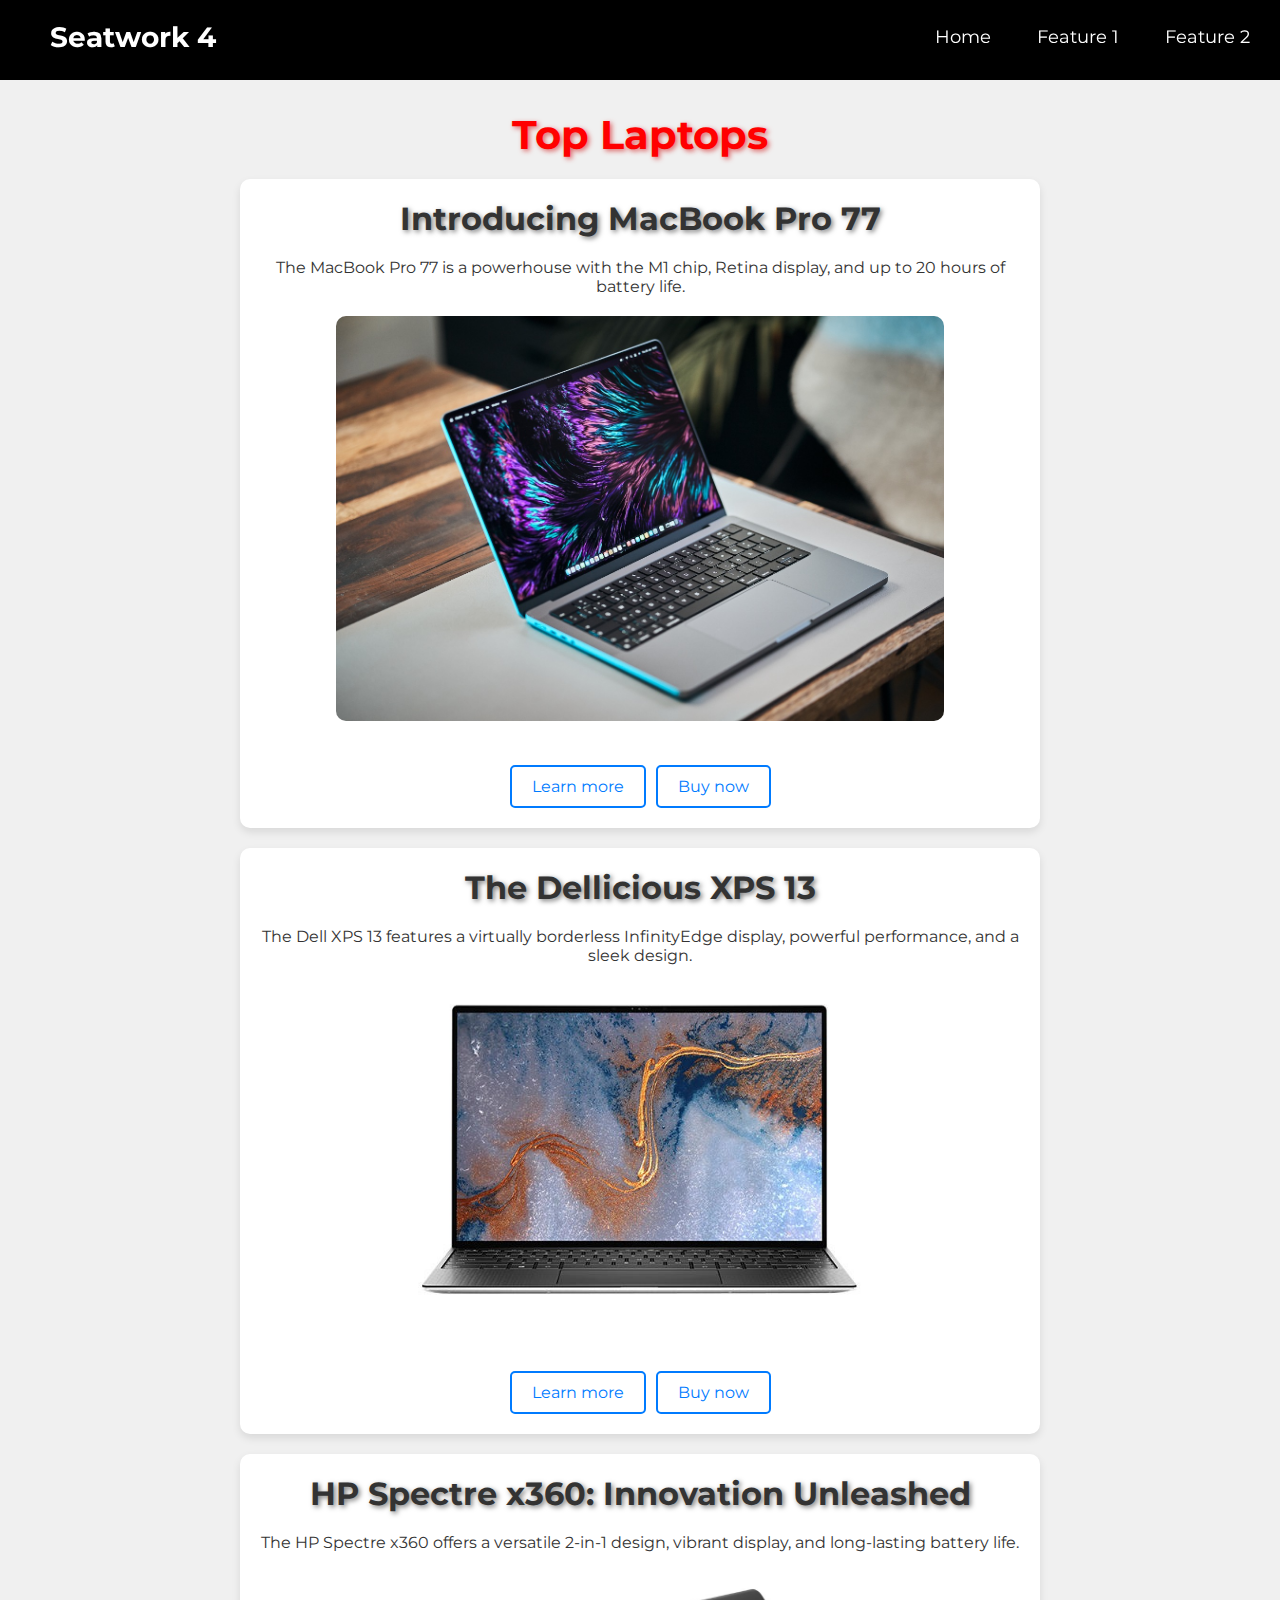
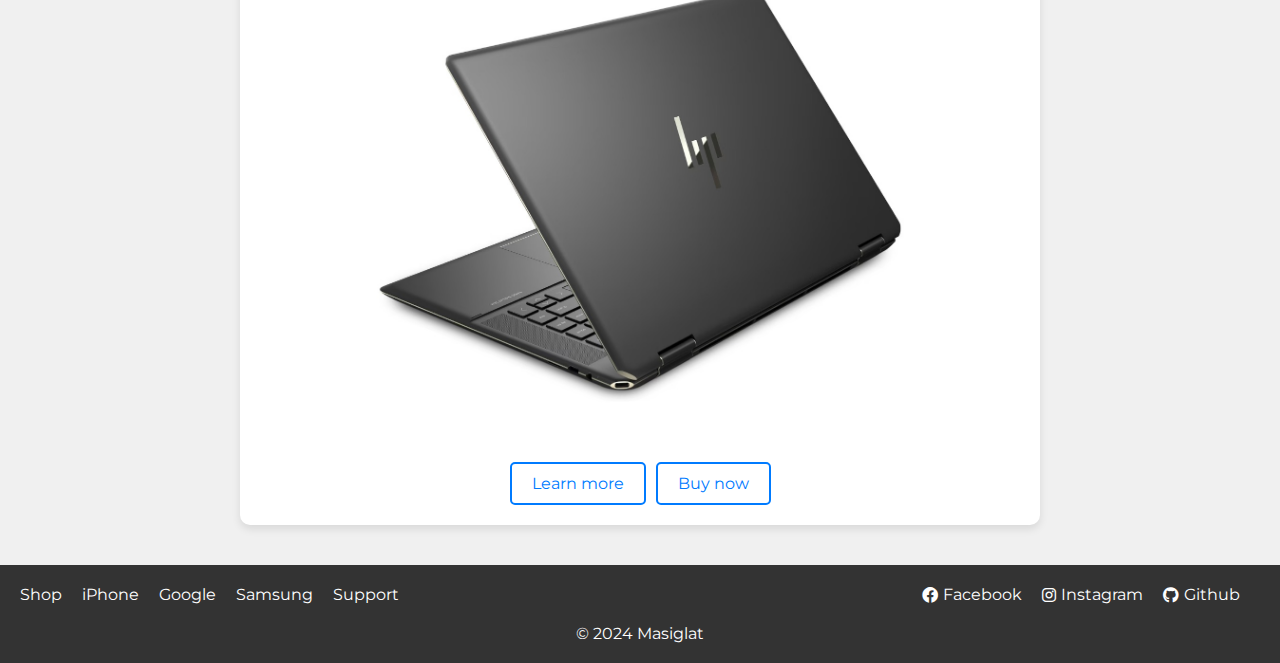
==== pages/page1/index.html @ db94413e "UPDATED: BG, ADDED BUTTONS, AND DESIGN" ====
<!DOCTYPE html>
<html lang="en">
<head>
    <meta charset="UTF-8">
    <meta name="viewport" content="width=device-width, initial-scale=1.0">
    <title>Feature 1 - Top Laptops</title>
    <link rel="stylesheet" href="./assets/css/style.css">
    <link href="https://fonts.googleapis.com/css2?family=Montserrat:wght@100..900&display=swap" rel="stylesheet">
    <link rel="stylesheet" href="https://cdnjs.cloudflare.com/ajax/libs/font-awesome/6.0.0/css/all.min.css">
</head>
<body>
    <header>
        <div class="navbar">
            <div class="landing-page">
                <div class="logo">Seatwork 4</div>
                <nav class="navbar">
                    <a href="../../index.html">Home</a>
                    <a href="#">Feature 1</a>
                    <a href="../../pages/page2/index.html">Feature 2</a>
                </nav>
            </div>
        </div>
    </header>

    <main class="feature-page">
        <section>
            <h2>Top Laptops</h2>
            <article class="feature1">
                <h1>Introducing MacBook Pro 77</h1>
                <p>The MacBook Pro 77 is a powerhouse with the M1 chip, Retina display, and up to 20 hours of battery life.</p>
                <img src="assets/img/mcbook.jpg" alt="MacBook Pro 77">
                <div class="button-container">
                    <a class="learn-more-button" href="https://www.gsmarena.com/google_pixel_7_pro-11908.php/">Learn more</a>
                    <a class="buy-now-button" href="https://www.apple.com/ph/iphone-14-pro/">Buy now</a>
                </div>
            </article>
            <article class="feature2">
                <h1>The Dellicious XPS 13</h1>
                <p>The Dell XPS 13 features a virtually borderless InfinityEdge display, powerful performance, and a sleek design.</p>
                <img src="assets/img/Dell XPS 13.jpg" alt="Dell XPS 13">
                <div class="button-container">
                    <a class="learn-more-button" href="https://www.gsmarena.com/google_pixel_7_pro-11908.php/">Learn more</a>
                    <a class="buy-now-button" href="https://www.dell.com/en-us/shop/dell-laptops/xps-13-laptop/spd/xps-13-9315-laptop/">Buy now</a>
                    </div>
            </article>

            <article class="feature3">
                <h1>HP Spectre x360: Innovation Unleashed</h1>
                <p>The HP Spectre x360 offers a versatile 2-in-1 design, vibrant display, and long-lasting battery life.</p>
                <img src="assets/img/HP Spectre x360.jpg" alt="HP Spectre x360">
                <div class="button-container">
                    <a class="learn-more-button" href="https://www.gsmarena.com/google_pixel_7_pro-11908.php/">Learn more</a>
                    <a class="buy-now-button" href="https://www.hp.com/us-en/shop/slp/spectre-family/hp-spectre-x-360/">Buy now</a>
                    </div>
            </article>
        </section>
    </main>

    <footer class="footer">
        <div class="container">
            <div class="footer-content">
                <ul class="footer-nav">
                    <li><a href="https://www.kimstore.com/">Shop</a></li>
                    <li><a href="https://www.apple.com/ph/iphone/">iPhone</a></li>
                    <li><a href="https://store.google.com/us/?hl=en-US&regionRedirect=true/">Google</a></li>
                    <li><a href="https://www.samsung.com/ph/offer/fold6-flip6/?cid=ph_pd_ppc_google-ads_f2h24_pre-order_MX-FLAGSHIP-Q6B6-SAMSUNGOMNIBUS-WARM-EXACT_search-text-ads_MX-FLAGSHIP-Q6B6-SAMSUNGOMNIBUS-WARM_none_pfm&utm_source=google-ads&utm_medium=search&utm_campaign=MX-FLAGSHIP-Q6B6-SAMSUNGOMNIBUS-WARM&utm_term=Hot-MX-FLAGSHIP-Q6B6-SAMSUNGOMNIBUS-WARM&utm_content=none&gad_source=1&gclid=Cj0KCQjwtZK1BhDuARIsAAy2Vztsr6pVii_kdb1_SG6HoLz-R2uSuNpc_crinw-UFfItr0ap_389LiYaAuPTEALw_wcB/">Samsung</a></li>
                    <li><a href="https://encrypted-tbn0.gstatic.com/images?q=tbn:ANd9GcTBsLrRWH_39PHeG7jN5pVh8PjmXTw0OgIh6Q&s/">Support</a></li>
                </ul>
                <ul class="footer-social">
                    <li><a href="https://www.facebook.com/mikaellaann.masiglat/"><i class="fab fa-facebook"></i> Facebook</a></li>
                    <li><a href="https://www.instagram.com/mikamasiglat//"><i class="fab fa-instagram"></i> Instagram</a></li>
                    <li><a href="https://github.com/MJmasiglat/"><i class="fab fa-github"></i> Github</a></li>
                </ul>
            </div>
            <div class="copyright">
                <p>&copy; 2024 Masiglat</p>
            </div>
        </div>
    </footer>
</body>
</html>
---- pages/page1/assets/css/style.css ----
*{
    font-family: 'Montserrat', sans-serif;
    margin: 0;
    padding: 0;
    box-sizing: border-box;
    scroll-behavior: smooth;
}

body {
    background-color: #f0f0f0;
    color: #333;
}

  /* Header styles */
header {
      background-color: #000000;
      padding: 40px;
      text-align: center;
      position: sticky;
      top: 0;
      z-index: 1000;
  }

.landing-page {
    background-color: transparent;
    position: fixed;
    top: 0;
    width: 100%;
    padding: 20px 50px;
    display: flex;
    justify-content: space-between;
    align-items: center;
    z-index: 1000;
}

.landing-page .logo {
    font-size: 28px;
    font-weight: bold;
    color: #fff;
    margin-left: -40px;
}

.landing-page nav {
    display: flex;
    gap: 6px;
    margin-left: -10px;
}

.landing-page nav a {
    text-decoration: none;
    font-weight: normal;
    color: #fff;
    font-size: 18px;
    position: relative;
    padding: 5px 10px;
}

.landing-page nav a.feature{
    margin-left: -10px;
}

.landing-page a:hover {
    color: #fff;
}

.landing-page a::after {
    content: '';
    position: absolute;
    width: 0;
    height: 2px;
    bottom: -5px;
    left: 50%;
    transform: translateX(-50%);
    background: #a7a7a7;
    transition: width 0.4s ease;
}

.landing-page a:hover::after {
    width: 100%;
}

.navbar a {
    text-decoration: none;
    color: #ffffff;
    font-weight: bold;
    margin: 0 10px;
    transition: color 0.3s;
}

.navbar a:hover {
    color: #a7a7a7;
}

/* Main content styles */
main {
    padding: 20px;
}

section {
    margin: 10px 0;
}

article {
    background-color: #fff;
    padding: 20px;
    margin: 20px auto;
    border-radius: 10px;
    box-shadow: 0 4px 8px rgba(0, 0, 0, 0.1);
    transition: transform 0.3s;
    text-align: center;
    width: 80%;
    max-width: 800px;
}

article:hover {
    transform: translateY(-10px);
}

article img {
    max-width: 100%;
    height: auto;
    border-radius: 10px;
    margin: 20px 0;
    width: 80%;
    height: auto;
}

article p{
    margin-top: 20px;
}
.learn-more-button:hover {
    background-color: #ffffff;
}
.learn-more-button {
    display: inline-block;
    padding: 10px 20px;
    margin-top: 10px;
    background-color: transparent;
    color: #ffffff;
    text-decoration: none;
    border: 2px solid #ffffff;
    border-radius: 5px;
    transition: background-color 0.3s ease, color 0.3s ease;
}

.learn-more-button:hover {
    background-color: #000000;
    color: white;
}

.button-container {
    display: flex;
    justify-content: center;
    align-items: center;
    gap: 10px; /* Add space between buttons */
    margin-top: 10px; /* Adjust as needed */
}

.learn-more-button, .buy-now-button {
    display: inline-block;
    padding: 10px 20px;
    margin-top: 10px;
    background-color: transparent; /* Remove background color */
    color: #007BFF; /* Set text color to match the border */
    text-decoration: none;
    border: 2px solid #007BFF; /* Add border */
    border-radius: 5px;
    transition: background-color 0.3s ease, color 0.3s ease; /* Add transition for color */
}

.learn-more-button:hover, .buy-now-button:hover {
    background-color: #007BFF; /* Add background color on hover */
    color: white; /* Change text color on hover */
}

.feature-page h2 {
    font-size: 2.5em;
    text-align: center;
    color: rgb(255, 0, 0);
    text-shadow: 2px 2px 5px rgb(221, 107, 107);
}

.feature-page article h1{
    font-size: 2em;
    text-align: center;
    text-shadow: 2px 2px 5px rgba(0, 0, 0, 0.5); /* Adjust the values as needed */
}


/* Footer styles */
.footer {
    background-color: #333;
    color: #fff;
    padding: 20px;
}

.footer-content {
    display: flex;
    justify-content: space-between;
    flex-wrap: wrap;
}

.footer-nav, .footer-social {
    list-style: none;
    padding: 0;
    display: flex;
    flex-wrap: wrap;
}

.footer-nav li, .footer-social li {
    margin-right: 20px;
}

.footer-nav a, .footer-social a {
    text-decoration: none;
    color: #fff;
    transition: color 0.3s;
}

.footer-nav a:hover, .footer-social a:hover {
    color: #a7a7a7;
}

.footer-social i {
    margin-right: 5px;
}

.footer-social a {
    display: flex;
    align-items: center;
}

.footer-social a:hover i {
    color: #a7a7a7;
}

.copyright {
    text-align: center;
    margin-top: 20px;
}
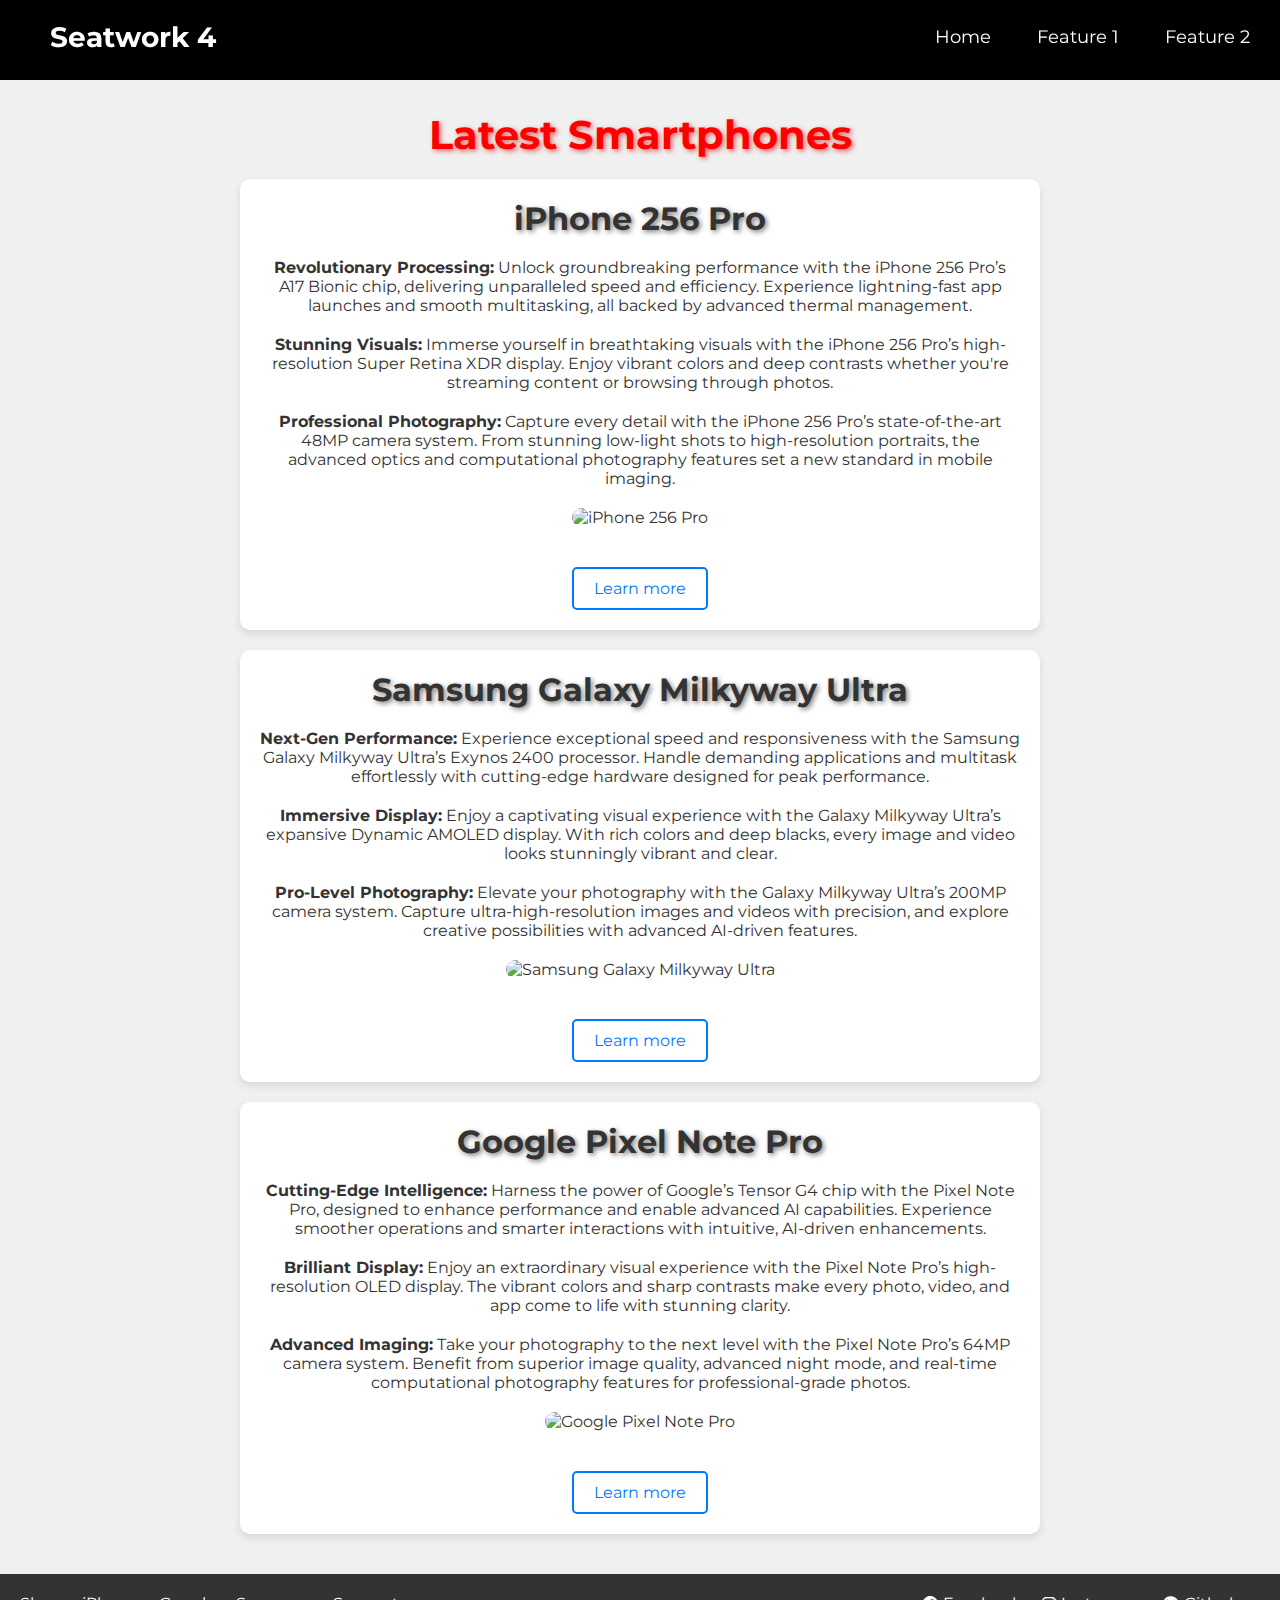
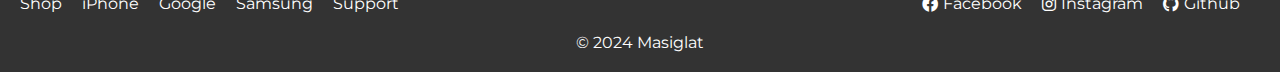
==== commit f343f15b: "UPDATED: CONTENTS" ====
--- a/pages/page1/index.html
+++ b/pages/page1/index.html
@@ -4,7 +4,7 @@
     <meta charset="UTF-8">
     <meta name="viewport" content="width=device-width, initial-scale=1.0">
     <title>Feature 1 - Top Laptops</title>
-    <link rel="stylesheet" href="./assets/css/style.css">
+    <link rel="stylesheet" href="assets/css/style.css">
     <link href="https://fonts.googleapis.com/css2?family=Montserrat:wght@100..900&display=swap" rel="stylesheet">
     <link rel="stylesheet" href="https://cdnjs.cloudflare.com/ajax/libs/font-awesome/6.0.0/css/all.min.css">
 </head>
@@ -24,37 +24,42 @@
 
     <main class="feature-page">
         <section>
-            <h2>Top Laptops</h2>
+            <h2>Latest Smartphones</h2>
             <article class="feature1">
-                <h1>Introducing MacBook Pro 77</h1>
-                <p>The MacBook Pro 77 is a powerhouse with the M1 chip, Retina display, and up to 20 hours of battery life.</p>
-                <img src="assets/img/mcbook.jpg" alt="MacBook Pro 77">
+                <h1>iPhone 256 Pro</h1>
+                <p><strong>Revolutionary Processing:</strong> Unlock groundbreaking performance with the iPhone 256 Pro’s A17 Bionic chip, delivering unparalleled speed and efficiency. Experience lightning-fast app launches and smooth multitasking, all backed by advanced thermal management.</p>
+                <p><strong>Stunning Visuals:</strong> Immerse yourself in breathtaking visuals with the iPhone 256 Pro’s high-resolution Super Retina XDR display. Enjoy vibrant colors and deep contrasts whether you're streaming content or browsing through photos.</p>
+                <p><strong>Professional Photography:</strong> Capture every detail with the iPhone 256 Pro’s state-of-the-art 48MP camera system. From stunning low-light shots to high-resolution portraits, the advanced optics and computational photography features set a new standard in mobile imaging.</p>
+                <img src="assets/img/iphone-256-pro.jpg" alt="iPhone 256 Pro">
                 <div class="button-container">
-                    <a class="learn-more-button" href="https://www.gsmarena.com/google_pixel_7_pro-11908.php/">Learn more</a>
-                    <a class="buy-now-button" href="https://www.apple.com/ph/iphone-14-pro/">Buy now</a>
+                    <a class="learn-more-button" href="#">Learn more</a>
                 </div>
             </article>
+    
             <article class="feature2">
-                <h1>The Dellicious XPS 13</h1>
-                <p>The Dell XPS 13 features a virtually borderless InfinityEdge display, powerful performance, and a sleek design.</p>
-                <img src="assets/img/Dell XPS 13.jpg" alt="Dell XPS 13">
+                <h1>Samsung Galaxy Milkyway Ultra</h1>
+                <p><strong>Next-Gen Performance:</strong> Experience exceptional speed and responsiveness with the Samsung Galaxy Milkyway Ultra’s Exynos 2400 processor. Handle demanding applications and multitask effortlessly with cutting-edge hardware designed for peak performance.</p>
+                <p><strong>Immersive Display:</strong> Enjoy a captivating visual experience with the Galaxy Milkyway Ultra’s expansive Dynamic AMOLED display. With rich colors and deep blacks, every image and video looks stunningly vibrant and clear.</p>
+                <p><strong>Pro-Level Photography:</strong> Elevate your photography with the Galaxy Milkyway Ultra’s 200MP camera system. Capture ultra-high-resolution images and videos with precision, and explore creative possibilities with advanced AI-driven features.</p>
+                <img src="assets/img/galaxy-milkyway-ultra.jpg" alt="Samsung Galaxy Milkyway Ultra">
                 <div class="button-container">
-                    <a class="learn-more-button" href="https://www.gsmarena.com/google_pixel_7_pro-11908.php/">Learn more</a>
-                    <a class="buy-now-button" href="https://www.dell.com/en-us/shop/dell-laptops/xps-13-laptop/spd/xps-13-9315-laptop/">Buy now</a>
-                    </div>
+                    <a class="learn-more-button" href="#">Learn more</a>
+                </div>
             </article>
-
+    
             <article class="feature3">
-                <h1>HP Spectre x360: Innovation Unleashed</h1>
-                <p>The HP Spectre x360 offers a versatile 2-in-1 design, vibrant display, and long-lasting battery life.</p>
-                <img src="assets/img/HP Spectre x360.jpg" alt="HP Spectre x360">
+                <h1>Google Pixel Note Pro</h1>
+                <p><strong>Cutting-Edge Intelligence:</strong> Harness the power of Google’s Tensor G4 chip with the Pixel Note Pro, designed to enhance performance and enable advanced AI capabilities. Experience smoother operations and smarter interactions with intuitive, AI-driven enhancements.</p>
+                <p><strong>Brilliant Display:</strong> Enjoy an extraordinary visual experience with the Pixel Note Pro’s high-resolution OLED display. The vibrant colors and sharp contrasts make every photo, video, and app come to life with stunning clarity.</p>
+                <p><strong>Advanced Imaging:</strong> Take your photography to the next level with the Pixel Note Pro’s 64MP camera system. Benefit from superior image quality, advanced night mode, and real-time computational photography features for professional-grade photos.</p>
+                <img src="assets/img/pixel-note-pro.jpg" alt="Google Pixel Note Pro">
                 <div class="button-container">
-                    <a class="learn-more-button" href="https://www.gsmarena.com/google_pixel_7_pro-11908.php/">Learn more</a>
-                    <a class="buy-now-button" href="https://www.hp.com/us-en/shop/slp/spectre-family/hp-spectre-x-360/">Buy now</a>
-                    </div>
+                    <a class="learn-more-button" href="#">Learn more</a>
+                </div>
             </article>
         </section>
     </main>
+    
 
     <footer class="footer">
         <div class="container">
--- a/pages/page1/assets/css/style.css
+++ b/pages/page1/assets/css/style.css
@@ -11,15 +11,15 @@
     color: #333;
 }
 
-  /* Header styles */
+/* Header styles */
 header {
-      background-color: #000000;
-      padding: 40px;
-      text-align: center;
-      position: sticky;
-      top: 0;
-      z-index: 1000;
-  }
+    background-color: #000000;
+    padding: 40px;
+    text-align: center;
+    position: sticky;
+    top: 0;
+    z-index: 1000;
+}
 
 .landing-page {
     background-color: transparent;
@@ -55,7 +55,7 @@
     padding: 5px 10px;
 }
 
-.landing-page nav a.feature{
+.landing-page nav a.feature {
     margin-left: -10px;
 }
 
@@ -125,12 +125,14 @@
     height: auto;
 }
 
-article p{
+article p {
     margin-top: 20px;
 }
+
 .learn-more-button:hover {
     background-color: #ffffff;
 }
+
 .learn-more-button {
     display: inline-block;
     padding: 10px 20px;
@@ -180,12 +182,11 @@
     text-shadow: 2px 2px 5px rgb(221, 107, 107);
 }
 
-.feature-page article h1{
+.feature-page article h1 {
     font-size: 2em;
     text-align: center;
     text-shadow: 2px 2px 5px rgba(0, 0, 0, 0.5); /* Adjust the values as needed */
 }
-
 
 /* Footer styles */
 .footer {
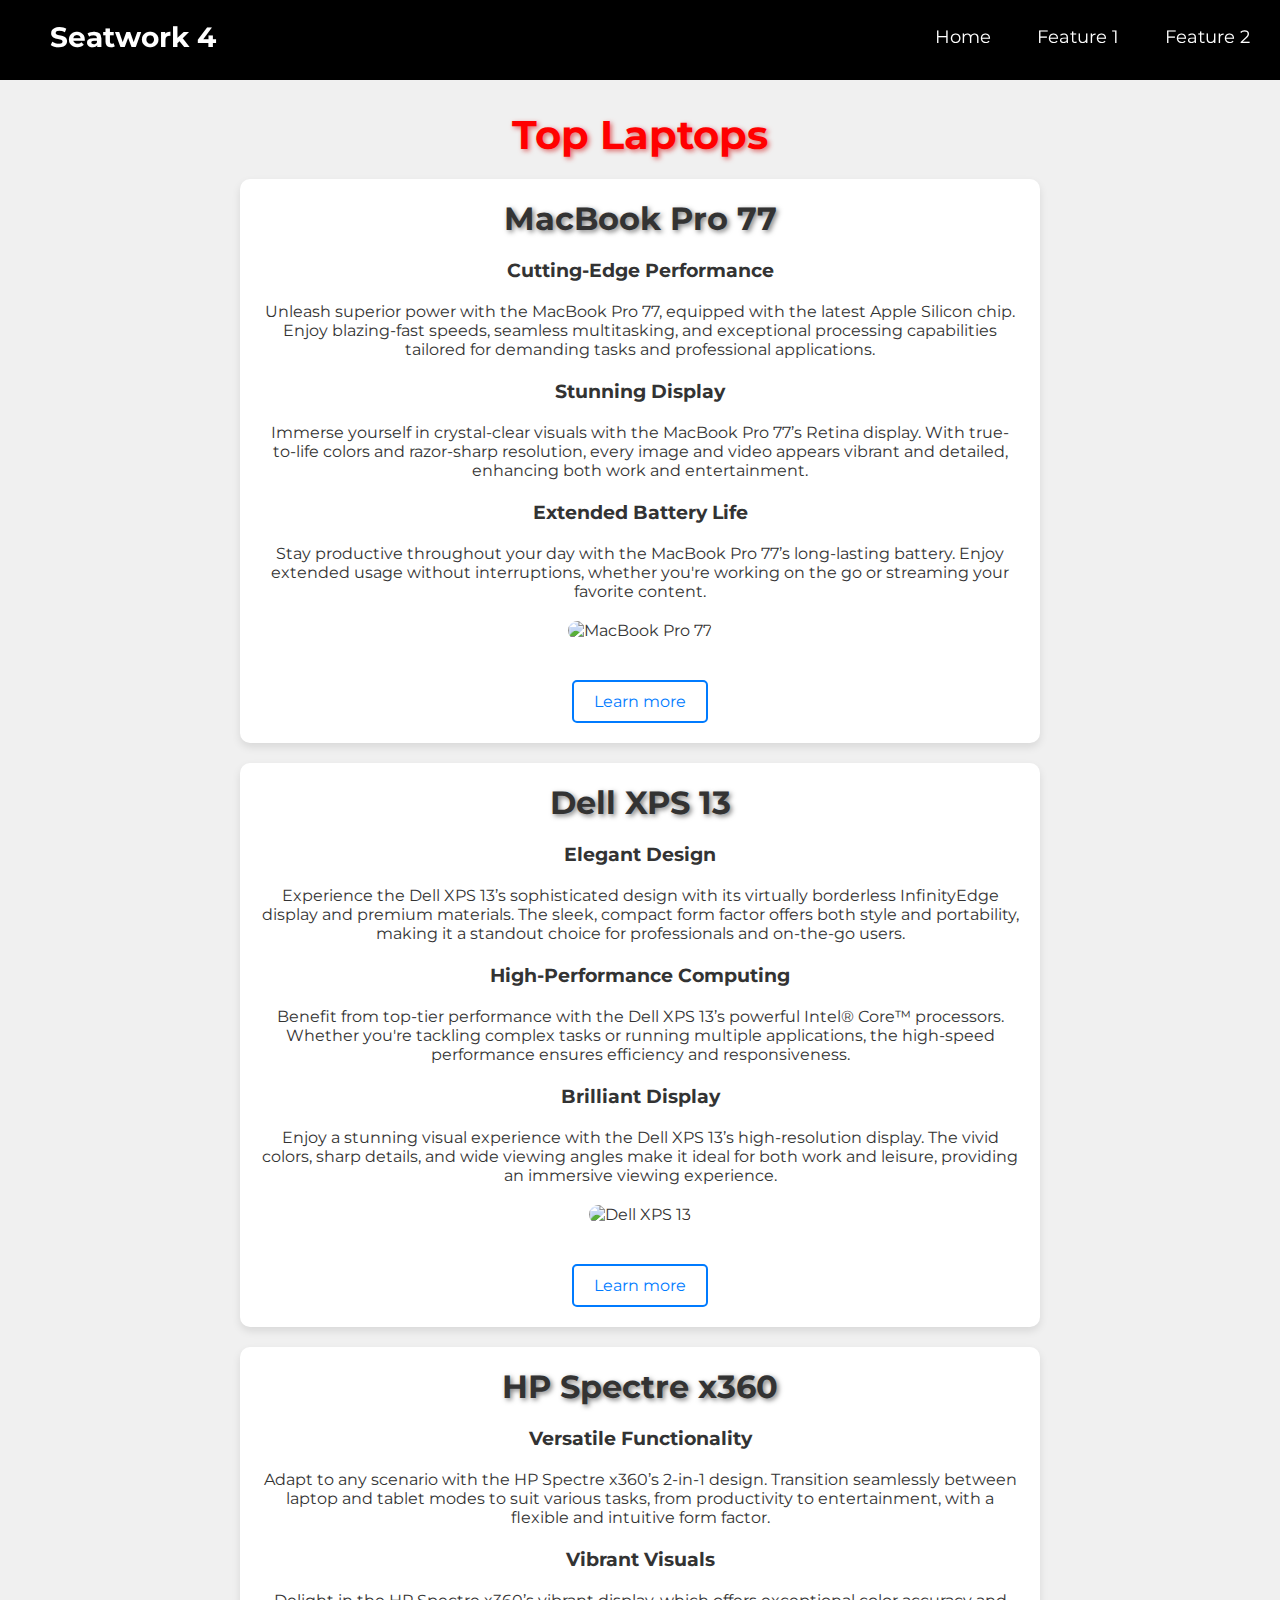
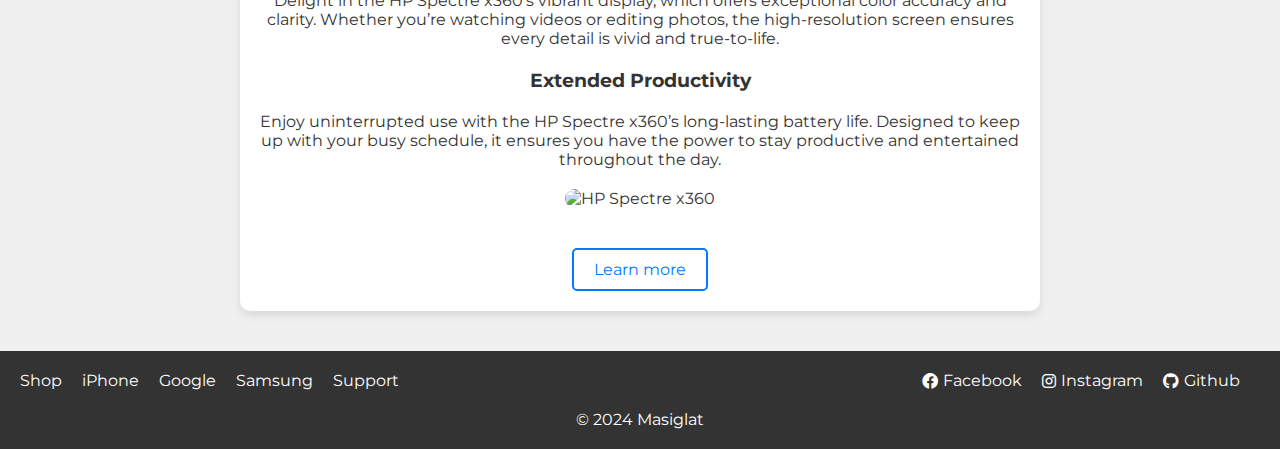
==== commit 37bd934d: "UPDATE: CONTENT AND CHANGE THE FEATURES" ====
--- a/pages/page1/index.html
+++ b/pages/page1/index.html
@@ -4,7 +4,7 @@
     <meta charset="UTF-8">
     <meta name="viewport" content="width=device-width, initial-scale=1.0">
     <title>Feature 1 - Top Laptops</title>
-    <link rel="stylesheet" href="assets/css/style.css">
+    <link rel="stylesheet" href="./assets/css/style.css">
     <link href="https://fonts.googleapis.com/css2?family=Montserrat:wght@100..900&display=swap" rel="stylesheet">
     <link rel="stylesheet" href="https://cdnjs.cloudflare.com/ajax/libs/font-awesome/6.0.0/css/all.min.css">
 </head>
@@ -24,42 +24,49 @@
 
     <main class="feature-page">
         <section>
-            <h2>Latest Smartphones</h2>
+            <h2>Top Laptops</h2>
             <article class="feature1">
-                <h1>iPhone 256 Pro</h1>
-                <p><strong>Revolutionary Processing:</strong> Unlock groundbreaking performance with the iPhone 256 Pro’s A17 Bionic chip, delivering unparalleled speed and efficiency. Experience lightning-fast app launches and smooth multitasking, all backed by advanced thermal management.</p>
-                <p><strong>Stunning Visuals:</strong> Immerse yourself in breathtaking visuals with the iPhone 256 Pro’s high-resolution Super Retina XDR display. Enjoy vibrant colors and deep contrasts whether you're streaming content or browsing through photos.</p>
-                <p><strong>Professional Photography:</strong> Capture every detail with the iPhone 256 Pro’s state-of-the-art 48MP camera system. From stunning low-light shots to high-resolution portraits, the advanced optics and computational photography features set a new standard in mobile imaging.</p>
-                <img src="assets/img/iphone-256-pro.jpg" alt="iPhone 256 Pro">
+                <h1>MacBook Pro 77</h1>
+                <h3>Cutting-Edge Performance</h3>
+                <p>Unleash superior power with the MacBook Pro 77, equipped with the latest Apple Silicon chip. Enjoy blazing-fast speeds, seamless multitasking, and exceptional processing capabilities tailored for demanding tasks and professional applications.</p>
+                <h3>Stunning Display</h3>
+                <p>Immerse yourself in crystal-clear visuals with the MacBook Pro 77’s Retina display. With true-to-life colors and razor-sharp resolution, every image and video appears vibrant and detailed, enhancing both work and entertainment.</p>
+                <h3>Extended Battery Life</h3>
+                <p>Stay productive throughout your day with the MacBook Pro 77’s long-lasting battery. Enjoy extended usage without interruptions, whether you're working on the go or streaming your favorite content.</p>
+                <img src="assets/img/iphone-256-pro.jpg" alt="MacBook Pro 77">
                 <div class="button-container">
-                    <a class="learn-more-button" href="#">Learn more</a>
+                    <a class="learn-more-button" href="https://www.apple.com/macbook-pro-77/">Learn more</a>
                 </div>
             </article>
-    
             <article class="feature2">
-                <h1>Samsung Galaxy Milkyway Ultra</h1>
-                <p><strong>Next-Gen Performance:</strong> Experience exceptional speed and responsiveness with the Samsung Galaxy Milkyway Ultra’s Exynos 2400 processor. Handle demanding applications and multitask effortlessly with cutting-edge hardware designed for peak performance.</p>
-                <p><strong>Immersive Display:</strong> Enjoy a captivating visual experience with the Galaxy Milkyway Ultra’s expansive Dynamic AMOLED display. With rich colors and deep blacks, every image and video looks stunningly vibrant and clear.</p>
-                <p><strong>Pro-Level Photography:</strong> Elevate your photography with the Galaxy Milkyway Ultra’s 200MP camera system. Capture ultra-high-resolution images and videos with precision, and explore creative possibilities with advanced AI-driven features.</p>
-                <img src="assets/img/galaxy-milkyway-ultra.jpg" alt="Samsung Galaxy Milkyway Ultra">
+                <h1>Dell XPS 13</h1>
+                <h3>Elegant Design</h3>
+                <p>Experience the Dell XPS 13’s sophisticated design with its virtually borderless InfinityEdge display and premium materials. The sleek, compact form factor offers both style and portability, making it a standout choice for professionals and on-the-go users.</p>
+                <h3>High-Performance Computing</h3>
+                <p>Benefit from top-tier performance with the Dell XPS 13’s powerful Intel® Core™ processors. Whether you're tackling complex tasks or running multiple applications, the high-speed performance ensures efficiency and responsiveness.</p>
+                <h3>Brilliant Display</h3>
+                <p>Enjoy a stunning visual experience with the Dell XPS 13’s high-resolution display. The vivid colors, sharp details, and wide viewing angles make it ideal for both work and leisure, providing an immersive viewing experience.</p>
+                <img src="assets/img/galaxy-milkyway-ultra.jpg" alt="Dell XPS 13">
                 <div class="button-container">
-                    <a class="learn-more-button" href="#">Learn more</a>
+                    <a class="learn-more-button" href="https://www.dell.com/en-us/shop/dell-laptops/xps-13-laptop/spd/xps-13-9305-laptop">Learn more</a>
                 </div>
             </article>
-    
+
             <article class="feature3">
-                <h1>Google Pixel Note Pro</h1>
-                <p><strong>Cutting-Edge Intelligence:</strong> Harness the power of Google’s Tensor G4 chip with the Pixel Note Pro, designed to enhance performance and enable advanced AI capabilities. Experience smoother operations and smarter interactions with intuitive, AI-driven enhancements.</p>
-                <p><strong>Brilliant Display:</strong> Enjoy an extraordinary visual experience with the Pixel Note Pro’s high-resolution OLED display. The vibrant colors and sharp contrasts make every photo, video, and app come to life with stunning clarity.</p>
-                <p><strong>Advanced Imaging:</strong> Take your photography to the next level with the Pixel Note Pro’s 64MP camera system. Benefit from superior image quality, advanced night mode, and real-time computational photography features for professional-grade photos.</p>
-                <img src="assets/img/pixel-note-pro.jpg" alt="Google Pixel Note Pro">
+                <h1>HP Spectre x360</h1>
+                <h3>Versatile Functionality</h3>
+                <p>Adapt to any scenario with the HP Spectre x360’s 2-in-1 design. Transition seamlessly between laptop and tablet modes to suit various tasks, from productivity to entertainment, with a flexible and intuitive form factor.</p>
+                <h3>Vibrant Visuals</h3>
+                <p>Delight in the HP Spectre x360’s vibrant display, which offers exceptional color accuracy and clarity. Whether you’re watching videos or editing photos, the high-resolution screen ensures every detail is vivid and true-to-life.</p>
+                <h3>Extended Productivity</h3>
+                <p>Enjoy uninterrupted use with the HP Spectre x360’s long-lasting battery life. Designed to keep up with your busy schedule, it ensures you have the power to stay productive and entertained throughout the day.</p>
+                <img src="assets/img/pixel-note-pro.jpg" alt="HP Spectre x360">
                 <div class="button-container">
-                    <a class="learn-more-button" href="#">Learn more</a>
+                    <a class="learn-more-button" href="https://www.hp.com/us-en/shop/mdp/laptops/spectre-x360-321201--1">Learn more</a>
                 </div>
             </article>
         </section>
     </main>
-    
 
     <footer class="footer">
         <div class="container">
--- a/pages/page1/assets/css/style.css
+++ b/pages/page1/assets/css/style.css
@@ -55,7 +55,7 @@
     padding: 5px 10px;
 }
 
-.landing-page nav a.feature {
+.landing-page nav a.feature{
     margin-left: -10px;
 }
 
@@ -129,6 +129,12 @@
     margin-top: 20px;
 }
 
+article h3 {
+    margin-top: 20px;
+    color: #333;
+    font-size: 1.2em;
+}
+
 .learn-more-button:hover {
     background-color: #ffffff;
 }
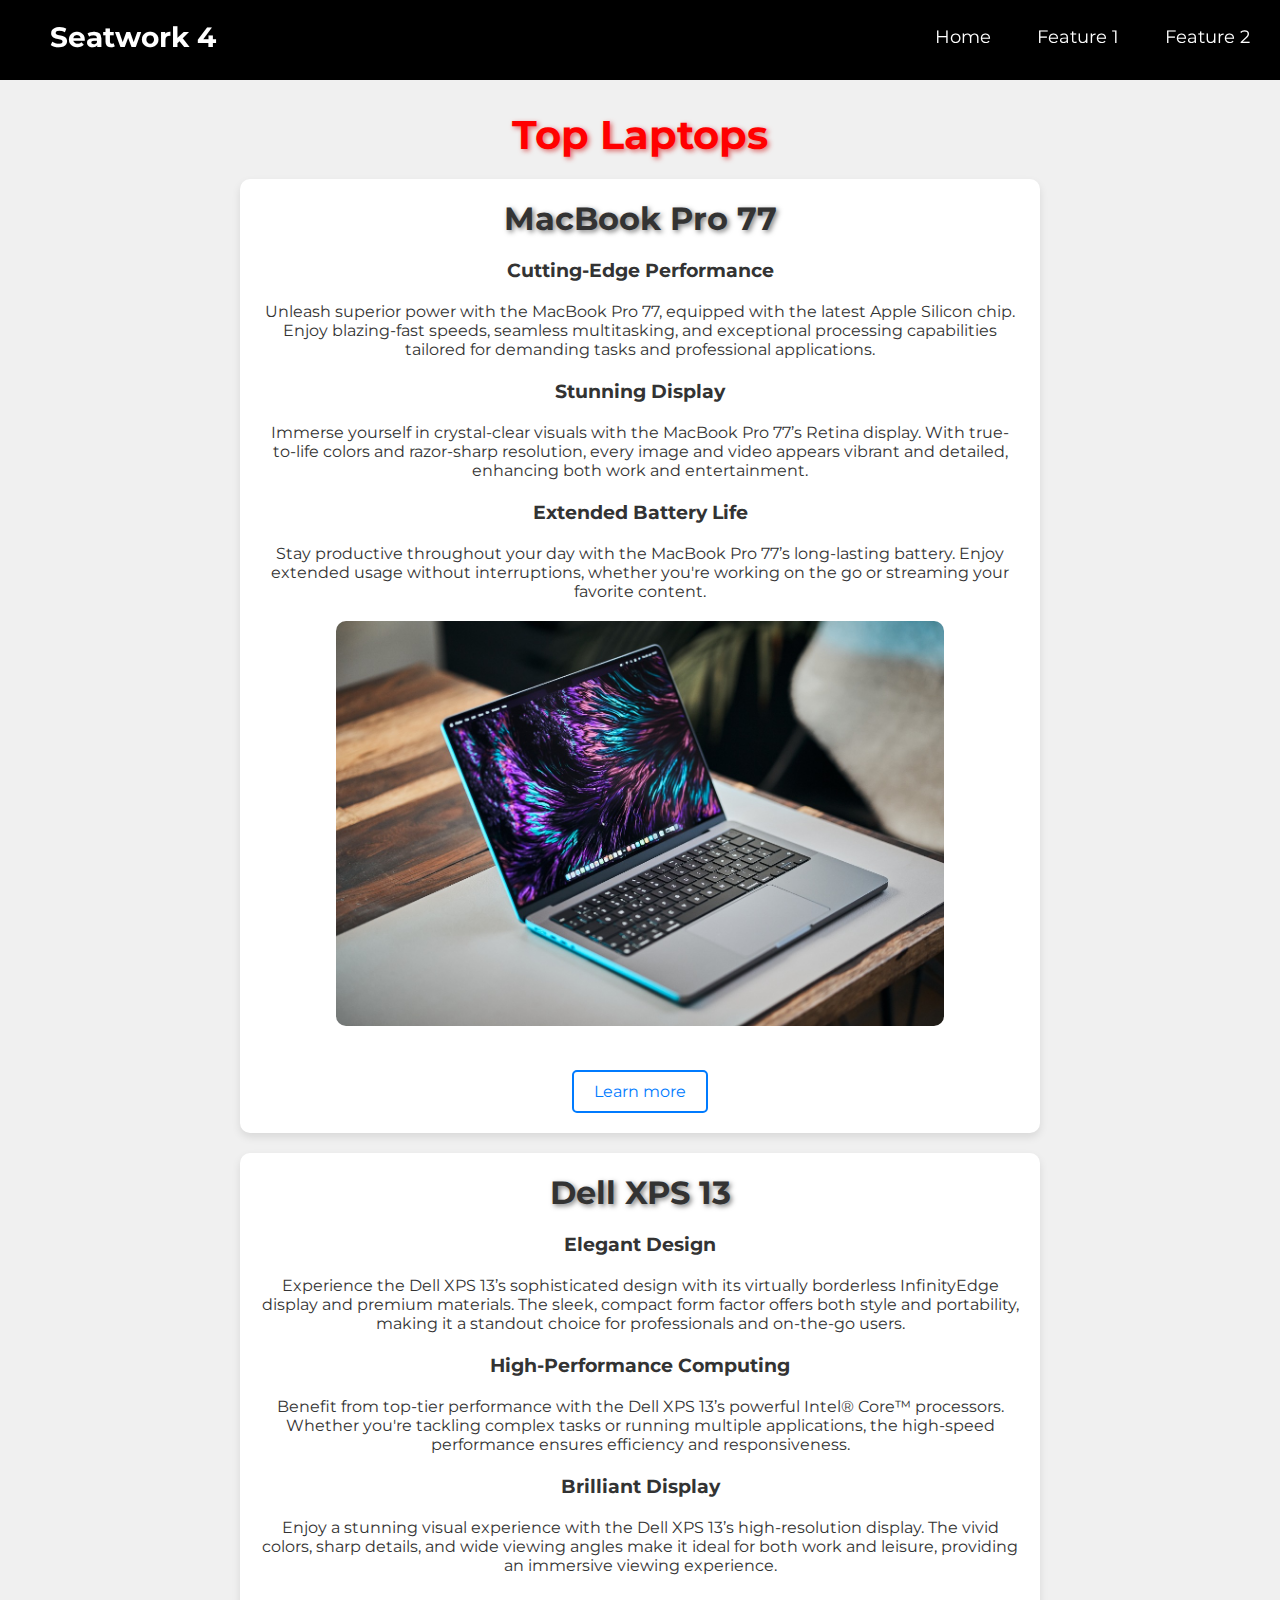
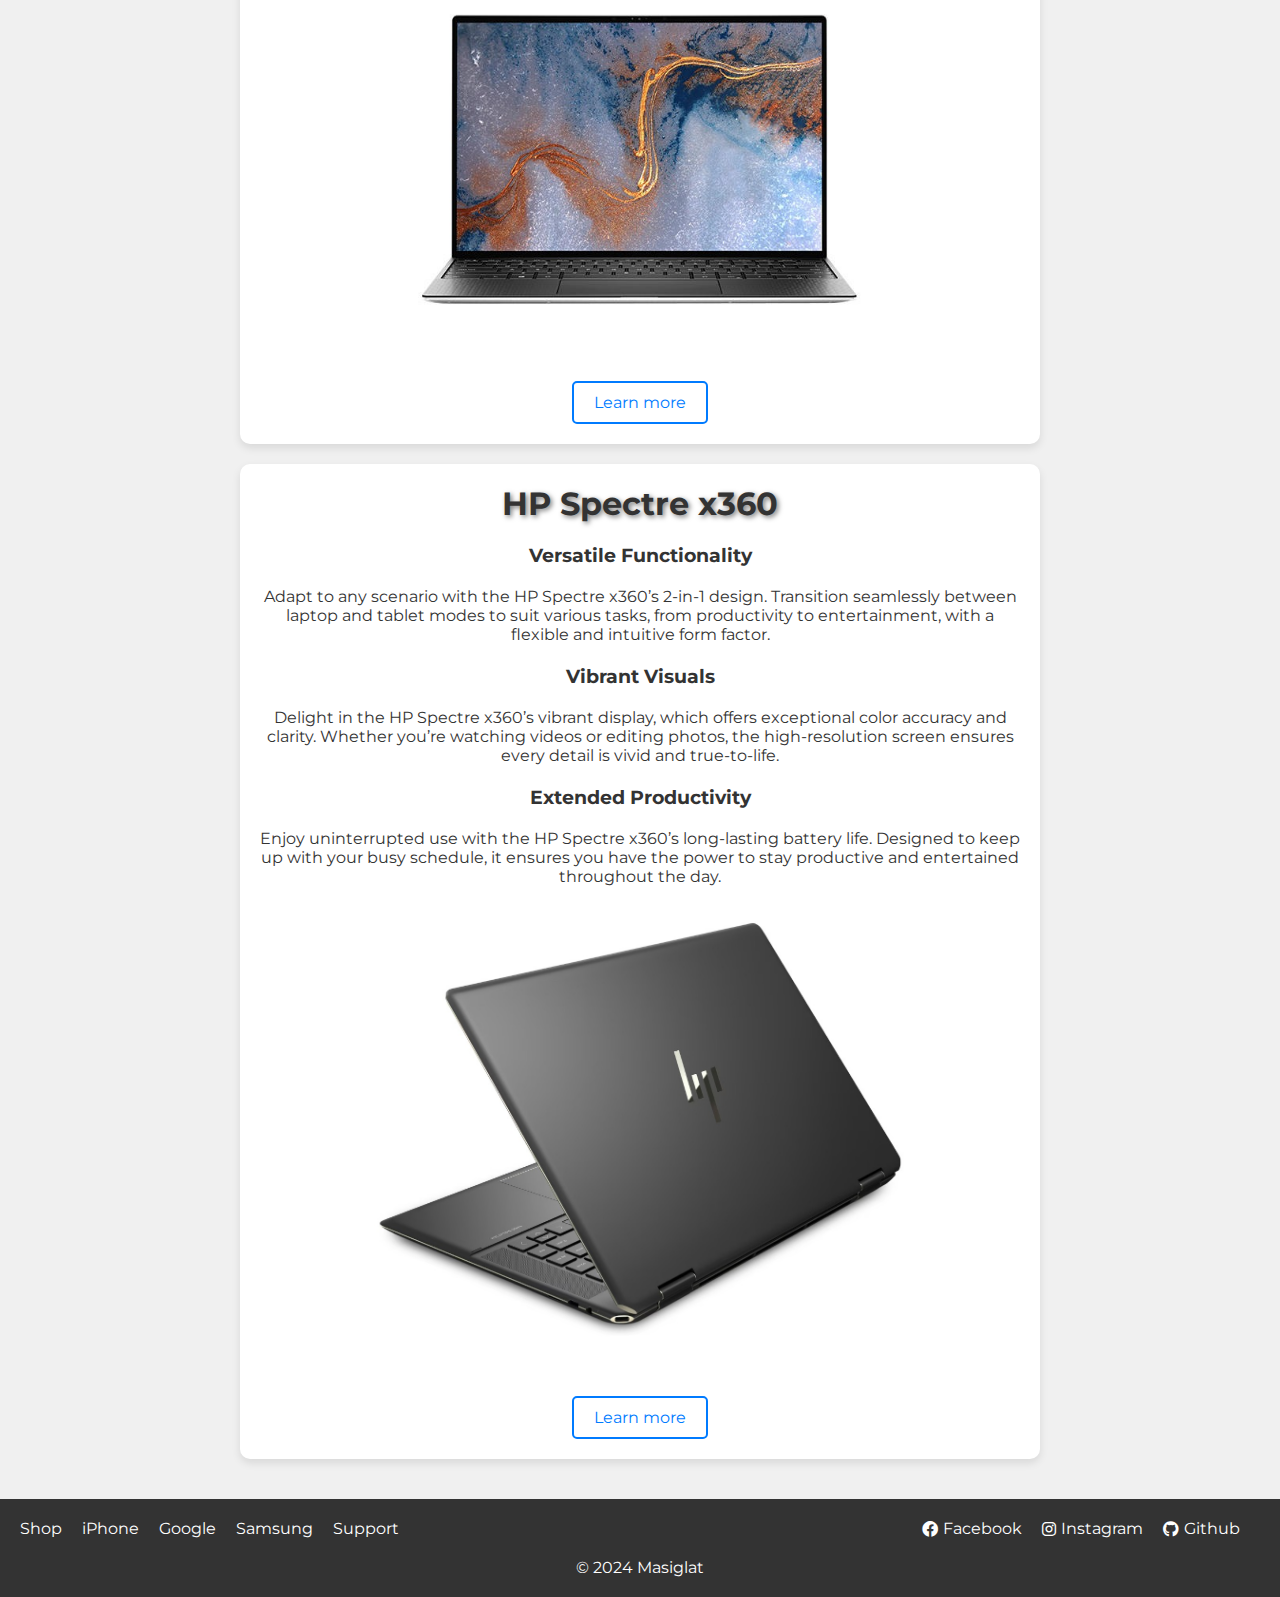
==== commit 38b63cf2: "UPDATE: FIXED PICTURES" ====
--- a/pages/page1/index.html
+++ b/pages/page1/index.html
@@ -33,7 +33,7 @@
                 <p>Immerse yourself in crystal-clear visuals with the MacBook Pro 77’s Retina display. With true-to-life colors and razor-sharp resolution, every image and video appears vibrant and detailed, enhancing both work and entertainment.</p>
                 <h3>Extended Battery Life</h3>
                 <p>Stay productive throughout your day with the MacBook Pro 77’s long-lasting battery. Enjoy extended usage without interruptions, whether you're working on the go or streaming your favorite content.</p>
-                <img src="assets/img/iphone-256-pro.jpg" alt="MacBook Pro 77">
+                <img src="assets/img/mcbook.jpg"MacBook Pro 77">
                 <div class="button-container">
                     <a class="learn-more-button" href="https://www.apple.com/macbook-pro-77/">Learn more</a>
                 </div>
@@ -46,7 +46,7 @@
                 <p>Benefit from top-tier performance with the Dell XPS 13’s powerful Intel® Core™ processors. Whether you're tackling complex tasks or running multiple applications, the high-speed performance ensures efficiency and responsiveness.</p>
                 <h3>Brilliant Display</h3>
                 <p>Enjoy a stunning visual experience with the Dell XPS 13’s high-resolution display. The vivid colors, sharp details, and wide viewing angles make it ideal for both work and leisure, providing an immersive viewing experience.</p>
-                <img src="assets/img/galaxy-milkyway-ultra.jpg" alt="Dell XPS 13">
+                <img src="assets/img/Dell XPS 13.jpg" alt="Dell XPS 13">
                 <div class="button-container">
                     <a class="learn-more-button" href="https://www.dell.com/en-us/shop/dell-laptops/xps-13-laptop/spd/xps-13-9305-laptop">Learn more</a>
                 </div>
@@ -60,7 +60,7 @@
                 <p>Delight in the HP Spectre x360’s vibrant display, which offers exceptional color accuracy and clarity. Whether you’re watching videos or editing photos, the high-resolution screen ensures every detail is vivid and true-to-life.</p>
                 <h3>Extended Productivity</h3>
                 <p>Enjoy uninterrupted use with the HP Spectre x360’s long-lasting battery life. Designed to keep up with your busy schedule, it ensures you have the power to stay productive and entertained throughout the day.</p>
-                <img src="assets/img/pixel-note-pro.jpg" alt="HP Spectre x360">
+                <img src="assets/img/HP Spectre x360.jpg" alt="HP Spectre x360">
                 <div class="button-container">
                     <a class="learn-more-button" href="https://www.hp.com/us-en/shop/mdp/laptops/spectre-x360-321201--1">Learn more</a>
                 </div>
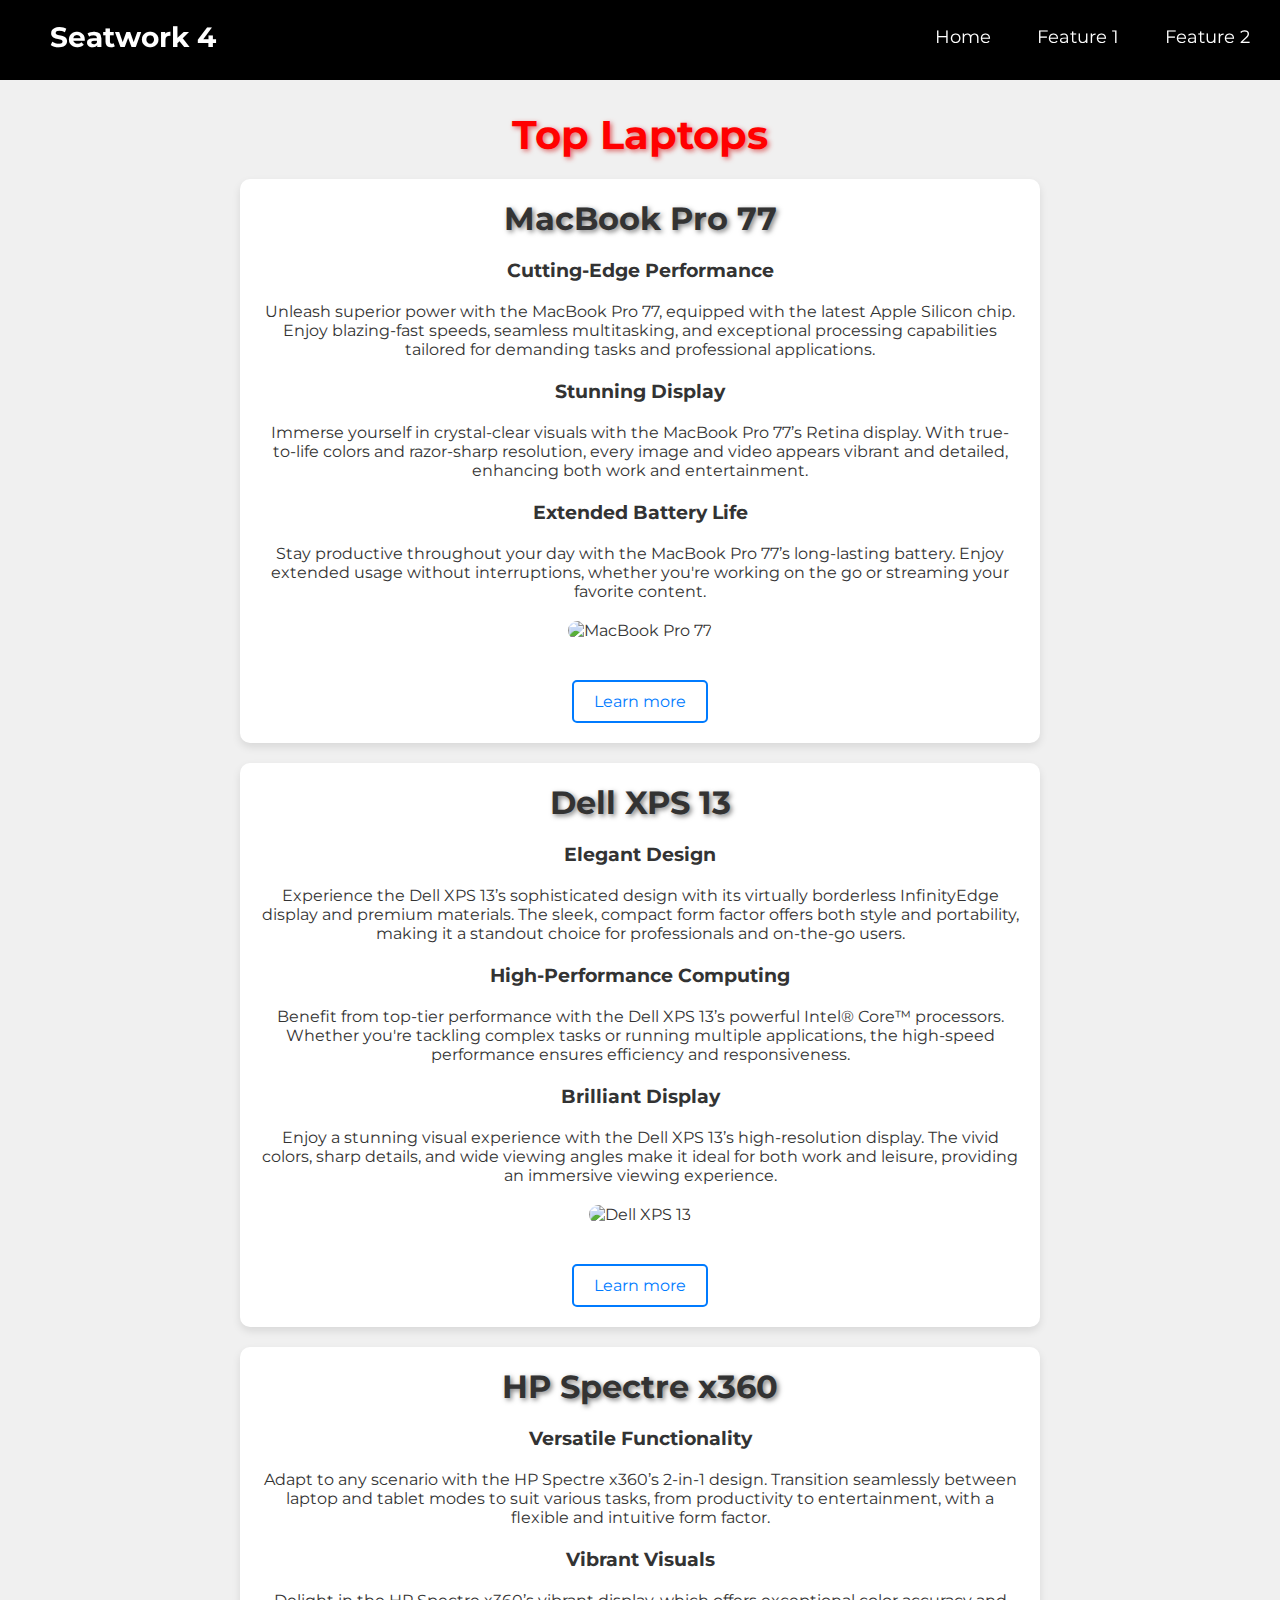
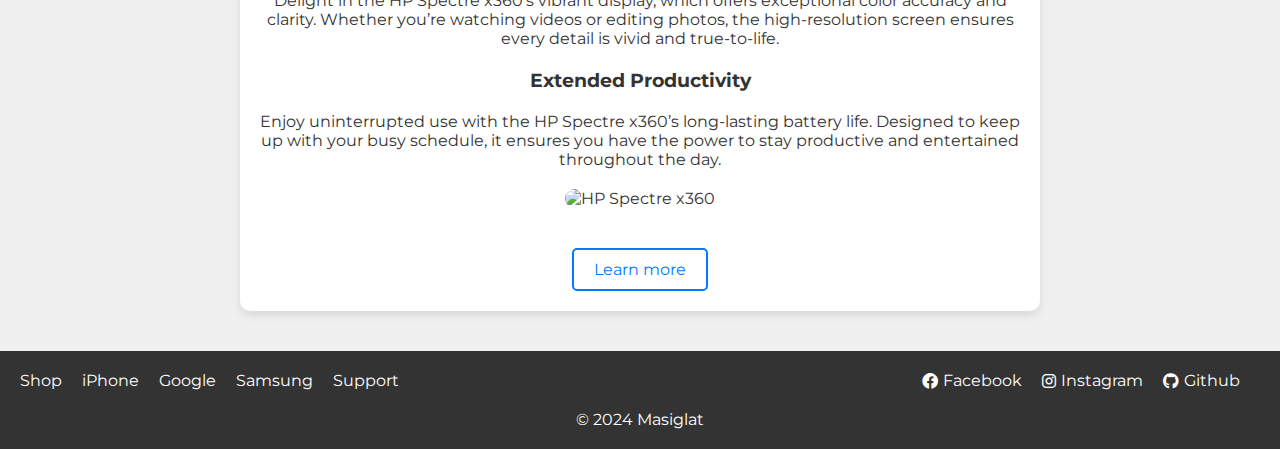
==== commit 44615d0e: "UPDATE: CHANGE LAYOUT" ====
--- a/pages/page1/index.html
+++ b/pages/page1/index.html
@@ -33,7 +33,7 @@
                 <p>Immerse yourself in crystal-clear visuals with the MacBook Pro 77’s Retina display. With true-to-life colors and razor-sharp resolution, every image and video appears vibrant and detailed, enhancing both work and entertainment.</p>
                 <h3>Extended Battery Life</h3>
                 <p>Stay productive throughout your day with the MacBook Pro 77’s long-lasting battery. Enjoy extended usage without interruptions, whether you're working on the go or streaming your favorite content.</p>
-                <img src="assets/img/mcbook.jpg"MacBook Pro 77">
+                <img src="assets/img/iphone-256-pro.jpg" alt="MacBook Pro 77">
                 <div class="button-container">
                     <a class="learn-more-button" href="https://www.apple.com/macbook-pro-77/">Learn more</a>
                 </div>
@@ -46,7 +46,7 @@
                 <p>Benefit from top-tier performance with the Dell XPS 13’s powerful Intel® Core™ processors. Whether you're tackling complex tasks or running multiple applications, the high-speed performance ensures efficiency and responsiveness.</p>
                 <h3>Brilliant Display</h3>
                 <p>Enjoy a stunning visual experience with the Dell XPS 13’s high-resolution display. The vivid colors, sharp details, and wide viewing angles make it ideal for both work and leisure, providing an immersive viewing experience.</p>
-                <img src="assets/img/Dell XPS 13.jpg" alt="Dell XPS 13">
+                <img src="assets/img/galaxy-milkyway-ultra.jpg" alt="Dell XPS 13">
                 <div class="button-container">
                     <a class="learn-more-button" href="https://www.dell.com/en-us/shop/dell-laptops/xps-13-laptop/spd/xps-13-9305-laptop">Learn more</a>
                 </div>
@@ -60,7 +60,7 @@
                 <p>Delight in the HP Spectre x360’s vibrant display, which offers exceptional color accuracy and clarity. Whether you’re watching videos or editing photos, the high-resolution screen ensures every detail is vivid and true-to-life.</p>
                 <h3>Extended Productivity</h3>
                 <p>Enjoy uninterrupted use with the HP Spectre x360’s long-lasting battery life. Designed to keep up with your busy schedule, it ensures you have the power to stay productive and entertained throughout the day.</p>
-                <img src="assets/img/HP Spectre x360.jpg" alt="HP Spectre x360">
+                <img src="assets/img/pixel-note-pro.jpg" alt="HP Spectre x360">
                 <div class="button-container">
                     <a class="learn-more-button" href="https://www.hp.com/us-en/shop/mdp/laptops/spectre-x360-321201--1">Learn more</a>
                 </div>
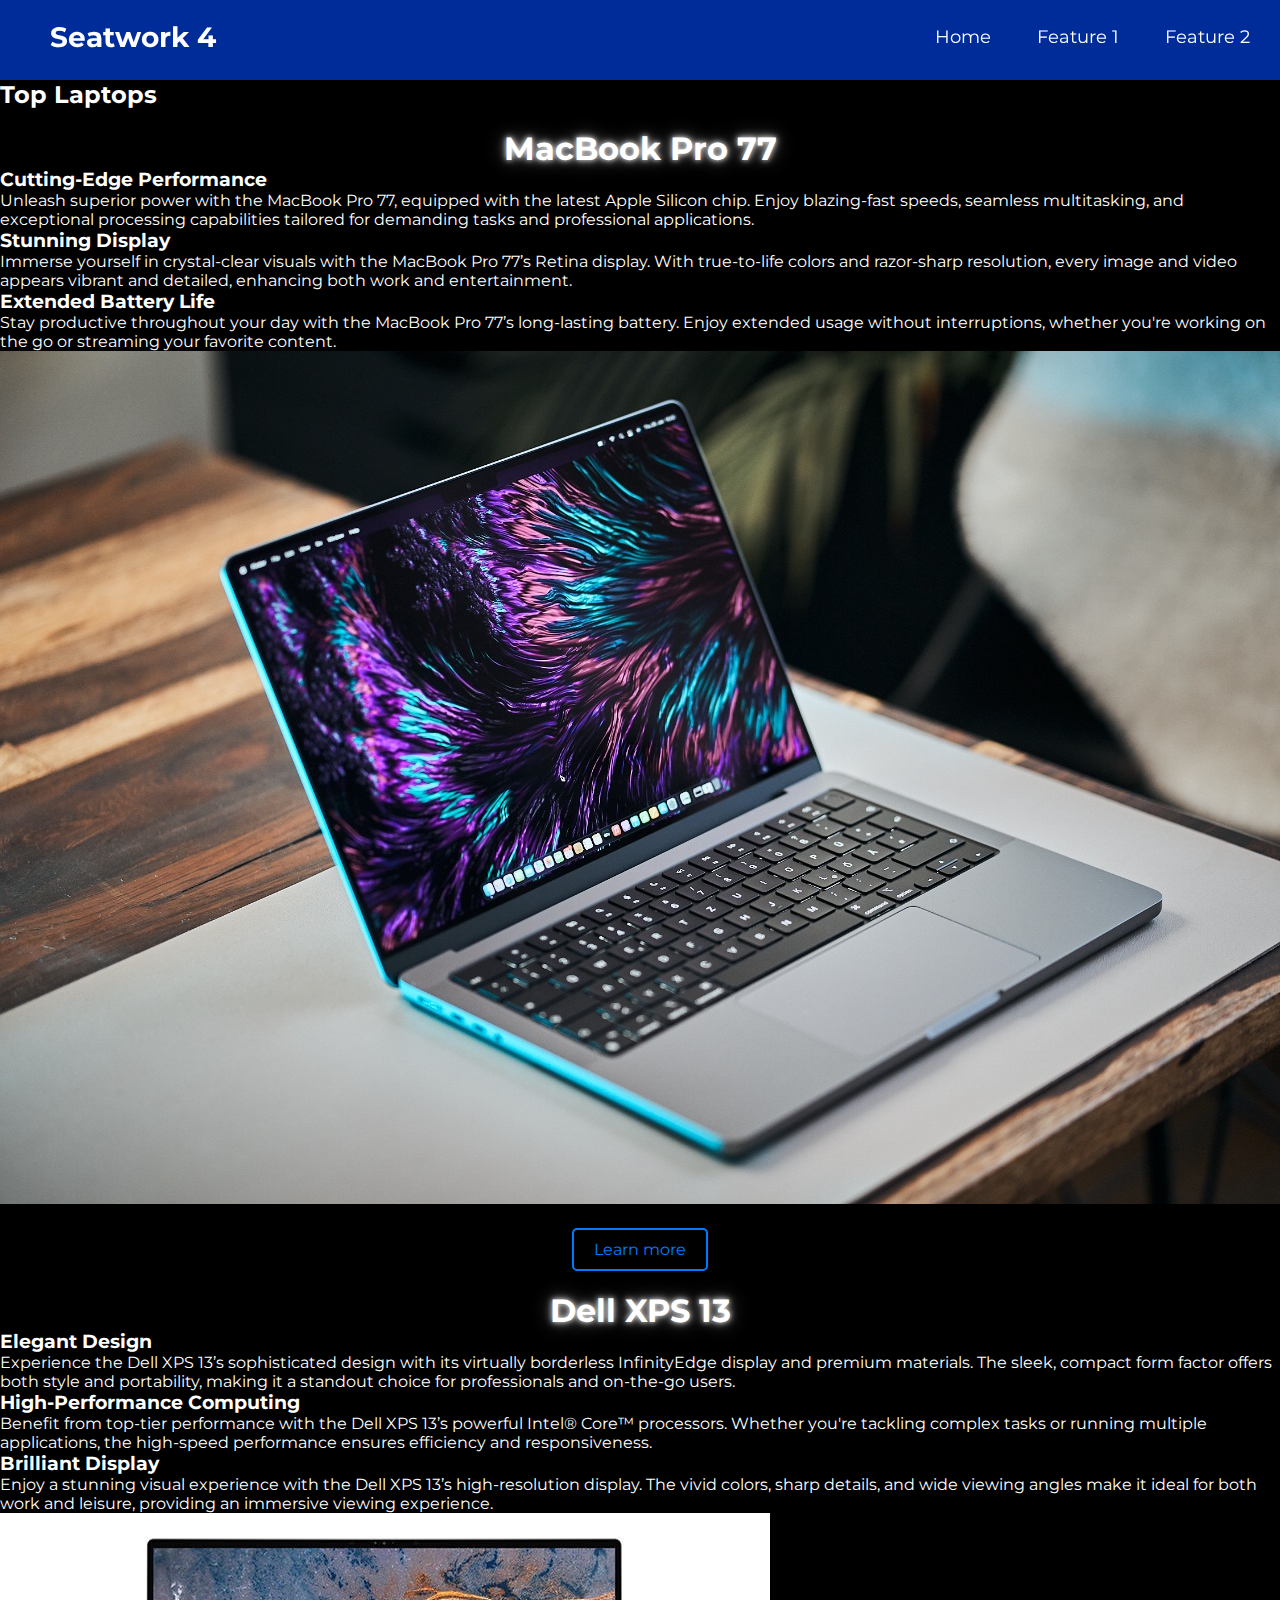
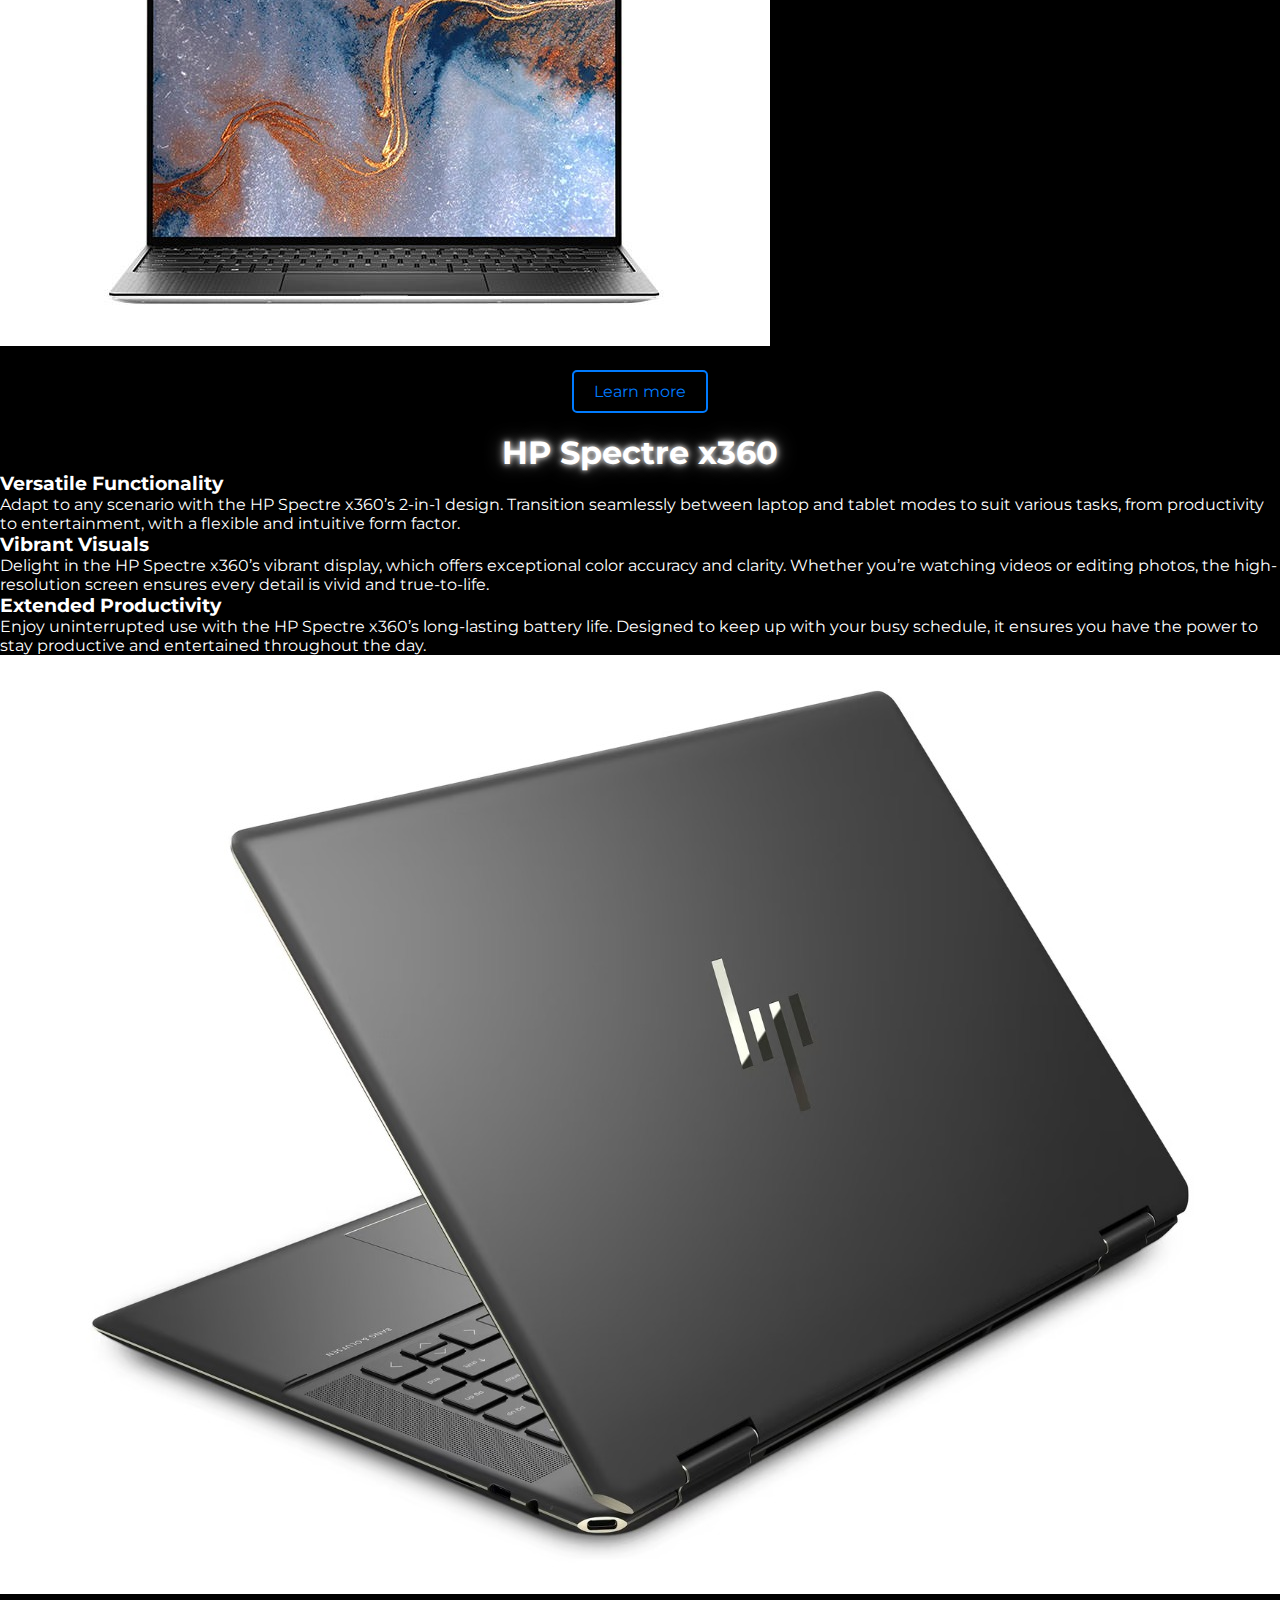
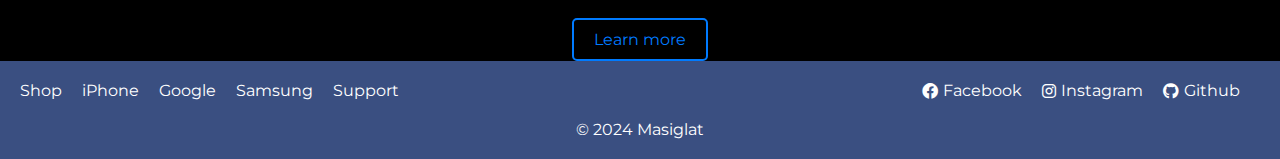
==== commit 33fe8233: "updated imgs" ====
--- a/pages/page1/index.html
+++ b/pages/page1/index.html
@@ -33,7 +33,7 @@
                 <p>Immerse yourself in crystal-clear visuals with the MacBook Pro 77’s Retina display. With true-to-life colors and razor-sharp resolution, every image and video appears vibrant and detailed, enhancing both work and entertainment.</p>
                 <h3>Extended Battery Life</h3>
                 <p>Stay productive throughout your day with the MacBook Pro 77’s long-lasting battery. Enjoy extended usage without interruptions, whether you're working on the go or streaming your favorite content.</p>
-                <img src="assets/img/iphone-256-pro.jpg" alt="MacBook Pro 77">
+                <img src="assets/img/mcbook.jpg" alt="MacBook Pro 77">
                 <div class="button-container">
                     <a class="learn-more-button" href="https://www.apple.com/macbook-pro-77/">Learn more</a>
                 </div>
@@ -46,7 +46,7 @@
                 <p>Benefit from top-tier performance with the Dell XPS 13’s powerful Intel® Core™ processors. Whether you're tackling complex tasks or running multiple applications, the high-speed performance ensures efficiency and responsiveness.</p>
                 <h3>Brilliant Display</h3>
                 <p>Enjoy a stunning visual experience with the Dell XPS 13’s high-resolution display. The vivid colors, sharp details, and wide viewing angles make it ideal for both work and leisure, providing an immersive viewing experience.</p>
-                <img src="assets/img/galaxy-milkyway-ultra.jpg" alt="Dell XPS 13">
+                <img src="assets/img/Dell XPS 13.jpg" alt="Dell XPS 13">
                 <div class="button-container">
                     <a class="learn-more-button" href="https://www.dell.com/en-us/shop/dell-laptops/xps-13-laptop/spd/xps-13-9305-laptop">Learn more</a>
                 </div>
@@ -60,7 +60,7 @@
                 <p>Delight in the HP Spectre x360’s vibrant display, which offers exceptional color accuracy and clarity. Whether you’re watching videos or editing photos, the high-resolution screen ensures every detail is vivid and true-to-life.</p>
                 <h3>Extended Productivity</h3>
                 <p>Enjoy uninterrupted use with the HP Spectre x360’s long-lasting battery life. Designed to keep up with your busy schedule, it ensures you have the power to stay productive and entertained throughout the day.</p>
-                <img src="assets/img/pixel-note-pro.jpg" alt="HP Spectre x360">
+                <img src="assets/img/HP Spectre x360.jpg" alt="HP Spectre x360">
                 <div class="button-container">
                     <a class="learn-more-button" href="https://www.hp.com/us-en/shop/mdp/laptops/spectre-x360-321201--1">Learn more</a>
                 </div>
--- a/pages/page1/assets/css/style.css
+++ b/pages/page1/assets/css/style.css
@@ -1,19 +1,18 @@
-*{
+* {
     font-family: 'Montserrat', sans-serif;
     margin: 0;
     padding: 0;
     box-sizing: border-box;
-    scroll-behavior: smooth;
 }
 
 body {
-    background-color: #f0f0f0;
-    color: #333;
+    color: #ffffff;
+    background: #000000;
 }
 
 /* Header styles */
 header {
-    background-color: #000000;
+    background-color: #002C9A;
     padding: 40px;
     text-align: center;
     position: sticky;
@@ -81,7 +80,7 @@
 
 .navbar a {
     text-decoration: none;
-    color: #ffffff;
+    color: #333;
     font-weight: bold;
     margin: 0 10px;
     transition: color 0.3s;
@@ -91,54 +90,123 @@
     color: #a7a7a7;
 }
 
-/* Main content styles */
-main {
-    padding: 20px;
-}
-
-section {
-    margin: 10px 0;
-}
-
-article {
-    background-color: #fff;
-    padding: 20px;
-    margin: 20px auto;
-    border-radius: 10px;
-    box-shadow: 0 4px 8px rgba(0, 0, 0, 0.1);
-    transition: transform 0.3s;
+h1 {
     text-align: center;
+    margin-top: 20px;
+    text-shadow: 0 0 5px rgba(255, 255, 255, 0.8), /* White glow */
+                 0 0 10px rgba(255, 255, 255, 0.6), /* White glow */
+                 0 0 20px rgba(255, 255, 255, 0.4); /* White glow */
+}
+
+li {
+    list-style: none;
+}
+
+input[type="radio"] {
+    display: none;
+}
+
+.js-slider {
+    position: relative;
     width: 80%;
-    max-width: 800px;
-}
-
-article:hover {
-    transform: translateY(-10px);
-}
-
-article img {
-    max-width: 100%;
+    height: 100vh;
+    margin: 0 auto;
+}
+
+.js-slider_item {
+    position: absolute;
+    left: 0;
+    top: 0;
+    width: 100%;
+    height: 100%;
+    padding: 1rem 3rem;
+    opacity: 0;
+    visibility: hidden;
+    transform-origin: right center;
+    transform: translate3d(0%, 0%, 0) rotateY(30deg) scaleX(0.95);
+    transition: all 1s ease, transform 1s cubic-bezier(0.43, 0.28, 0.51, 1);
+}
+
+#s-1:checked ~ .js-slider .js-slider_item.img-1,
+#s-2:checked ~ .js-slider .js-slider_item.img-2,
+#s-3:checked ~ .js-slider .js-slider_item.img-3 {
+    opacity: 1;
+    visibility: visible;
+    transform-origin: left center;
+    transform: translate3d(0, 0, 0) rotateY(0deg) scaleX(1);
+}
+
+.js-slider_img {
+    width: 100%;
+    height: 60%;
+    position: relative;
+    overflow: hidden;
+}
+
+.c-img-w-full {
+    position: absolute;
+    top: 50%;
+    left: 50%;
+    width: 100%;
     height: auto;
-    border-radius: 10px;
-    margin: 20px 0;
-    width: 80%;
-    height: auto;
-}
-
-article p {
-    margin-top: 20px;
-}
-
-article h3 {
-    margin-top: 20px;
-    color: #333;
-    font-size: 1.2em;
+    transform: translate3d(-50%, -50%, 0);
+}
+
+.c-img-h-full {
+    position: absolute;
+    top: 50%;
+    left: 50%;
+    width: auto;
+    height: 100%;
+    transform: translate3d(-50%, -50%, 0);
+}
+
+figcaption {
+    display: block;
+}
+
+.wo-h3 {
+    margin-top: 6rem;
+    margin-bottom: 2rem;
+    padding-bottom: 2rem;
+    border-bottom: 1px solid #ffb711;
+    text-align: center; /* Add this line to center the text */
+}
+
+.c-label {
+    display: inline-block;
+    color: #eee;
+    line-height: 1;
+    padding: 0.5em 0.9em;
+    margin-right: 0.5em;
+    font-size: 1.4rem;
+    font-weight: bold;
+    font-size: 1.8em;
+}
+
+.view-sm {
+    display: none;
+}
+.button-container {
+    display: flex;
+    justify-content: center;
+    align-items: center;
+    margin-top: 10px; /* Adjust as needed */
+}
+
+.learn-more-button {
+    display: inline-block;
+    padding: 10px 20px;
+    background-color: #ffffff;
+    color: rgb(0, 0, 0);
+    text-decoration: none;
+    border-radius: 5px;
+    transition: background-color 0.3s ease;
 }
 
 .learn-more-button:hover {
     background-color: #ffffff;
 }
-
 .learn-more-button {
     display: inline-block;
     padding: 10px 20px;
@@ -160,43 +228,141 @@
     display: flex;
     justify-content: center;
     align-items: center;
-    gap: 10px; /* Add space between buttons */
-    margin-top: 10px; /* Adjust as needed */
+    gap: 10px; 
+    margin-top: 10px; 
 }
 
 .learn-more-button, .buy-now-button {
     display: inline-block;
     padding: 10px 20px;
     margin-top: 10px;
-    background-color: transparent; /* Remove background color */
-    color: #007BFF; /* Set text color to match the border */
-    text-decoration: none;
-    border: 2px solid #007BFF; /* Add border */
+    background-color: transparent; 
+    color: #007BFF; 
+    text-decoration: none;
+    border: 2px solid #007BFF;
     border-radius: 5px;
-    transition: background-color 0.3s ease, color 0.3s ease; /* Add transition for color */
+    transition: background-color 0.3s ease, color 0.3s ease; 
 }
 
 .learn-more-button:hover, .buy-now-button:hover {
-    background-color: #007BFF; /* Add background color on hover */
-    color: white; /* Change text color on hover */
-}
-
-.feature-page h2 {
-    font-size: 2.5em;
+    background-color: #007BFF; 
+    color: white; 
+}
+
+.js-slider_nav {
+    position: absolute;
+    left: 0;
+    top: 50%;
+    width: 100%;
+    transform: translate3d(0, -50%, 0);
+}
+
+.js-slider_nav_item.prev {
+    left: 0;
+}
+
+.js-slider_nav_item.next {
+    right: 0;
+    transform: rotateY(180deg);
+}
+
+.js-slider_nav_item {
+    position: absolute;
+    display: none;
+    width: 4rem;
+    height: 4rem;
+    border: 1px solid #ffb711;
+    border-radius: 50%;
+    cursor: pointer;
+    transition: 1s all cubic-bezier(0.075, 0.82, 0.165, 1);
+}
+
+.js-slider_nav_item:before {
+    content: "";
+    display: block;
+    position: absolute;
+    left: 1rem;
+    top: 55%;
+    width: 1rem;
+    height: 1px;
+    background-color: #ffb711;
+    transform-origin: left bottom;
+    transform: translate3d(0, -50%, 0) rotate(-45deg);
+    transition: 1s all cubic-bezier(0.075, 0.82, 0.165, 1);
+}
+
+.js-slider_nav_item:hover {
+    transform: translate3d(-30%, 0, 0);
+}
+
+.js-slider_nav_item.next:hover {
+    transform: rotateY(180deg) translate3d(-30%, 0, 0);
+}
+
+.js-slider_nav_item:hover:before {
+    transform: translate3d(0, -50%, 0) rotate(-30deg);
+}
+
+.js-slider_nav_item:after {
+    content: "";
+    position: absolute;
+    top: 55%;
+    left: 50%;
+    width: 2rem;
+    height: 1px;
+    background-color: #ffb711;
+    transform: translate3d(-50%, -50%, 0);
+}
+
+#s-1:checked ~ .js-slider .js-slider_nav .s-nav-1,
+#s-2:checked ~ .js-slider .js-slider_nav .s-nav-2,
+#s-3:checked ~ .js-slider .js-slider_nav .s-nav-3 {
+    display: block;
+}
+
+.js-slider_indicator {
+    position: absolute;
+    left: 0;
+    top: 63%;
+    width: 100%;
     text-align: center;
-    color: rgb(255, 0, 0);
-    text-shadow: 2px 2px 5px rgb(221, 107, 107);
-}
-
-.feature-page article h1 {
-    font-size: 2em;
-    text-align: center;
-    text-shadow: 2px 2px 5px rgba(0, 0, 0, 0.5); /* Adjust the values as needed */
-}
+}
+
+.js-slider-indi {
+    position: relative;
+    display: inline-block;
+    padding: 2rem;
+    cursor: pointer;
+}
+
+.js-slider-indi:after {
+    content: "";
+    position: absolute;
+    top: 50%;
+    left: 50%;
+    width: 1rem;
+    height: 1rem;
+    border-radius: 1rem;
+    background: #ffb711;
+    transform: translate3d(-50%, -50%, 0);
+}
+
+.js-slider-indi:hover:after {
+    transform: translate3d(-50%, -50%, 0) scale(1.5);
+    transition: 1s all cubic-bezier(0.075, 0.82, 0.165, 1);
+}
+
+#s-1:checked ~ .js-slider .js-slider_indicator .indi-1:after,
+#s-2:checked ~ .js-slider .js-slider_indicator .indi-2:after,
+#s-3:checked ~ .js-slider .js-slider_indicator .indi-3:after {
+    transform: translate3d(-50%, -50%, 0) scale(2.5);
+}
+
+
 
 /* Footer styles */
 .footer {
-    background-color: #333;
+    background-color: #3a4f81;
     color: #fff;
     padding: 20px;
 }
@@ -225,7 +391,7 @@
 }
 
 .footer-nav a:hover, .footer-social a:hover {
-    color: #a7a7a7;
+    color: #ffcb05;
 }
 
 .footer-social i {
@@ -238,10 +404,19 @@
 }
 
 .footer-social a:hover i {
-    color: #a7a7a7;
+    color: #ffcb05;
 }
 
 .copyright {
     text-align: center;
     margin-top: 20px;
 }
+.wo-credit {
+    list-style-type: none; 
+    padding: 0; 
+    margin: 0; 
+    text-align: center; 
+    display: flex; 
+    flex-direction: column; 
+    align-items: center; 
+}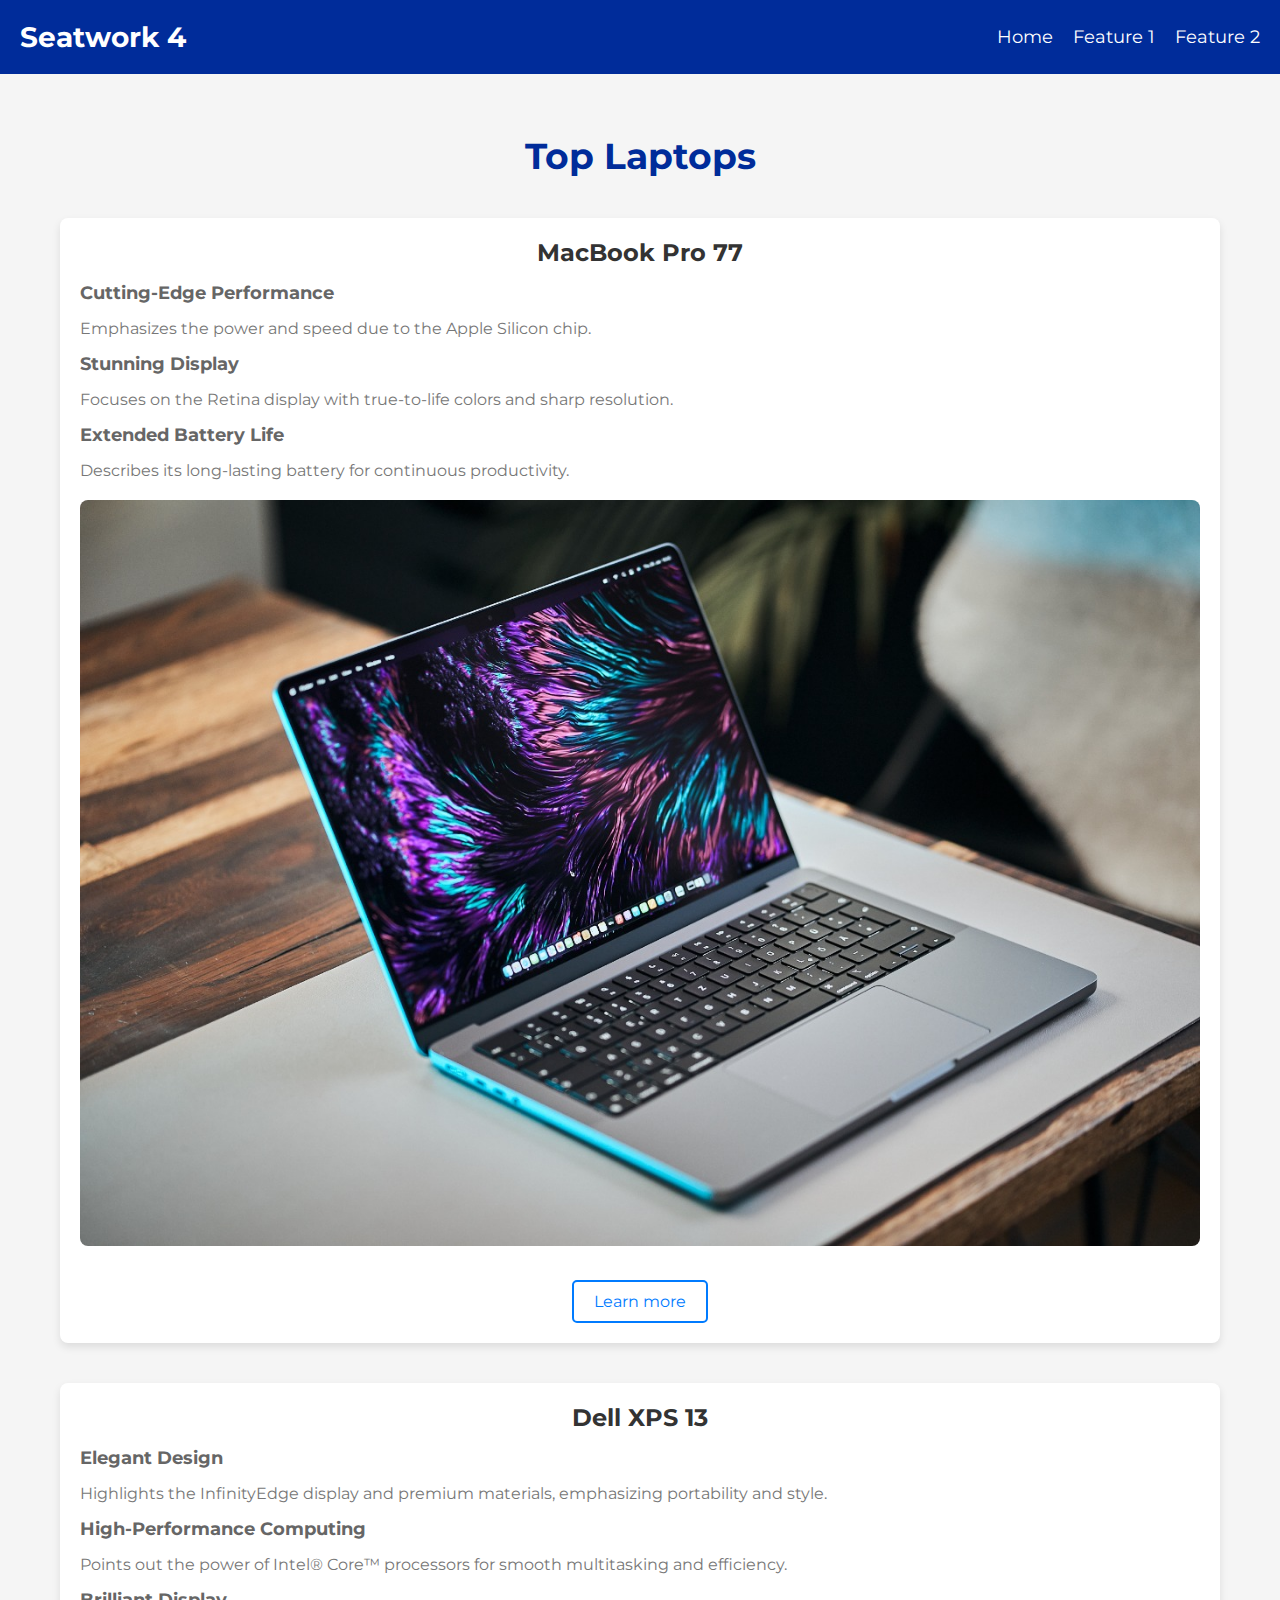
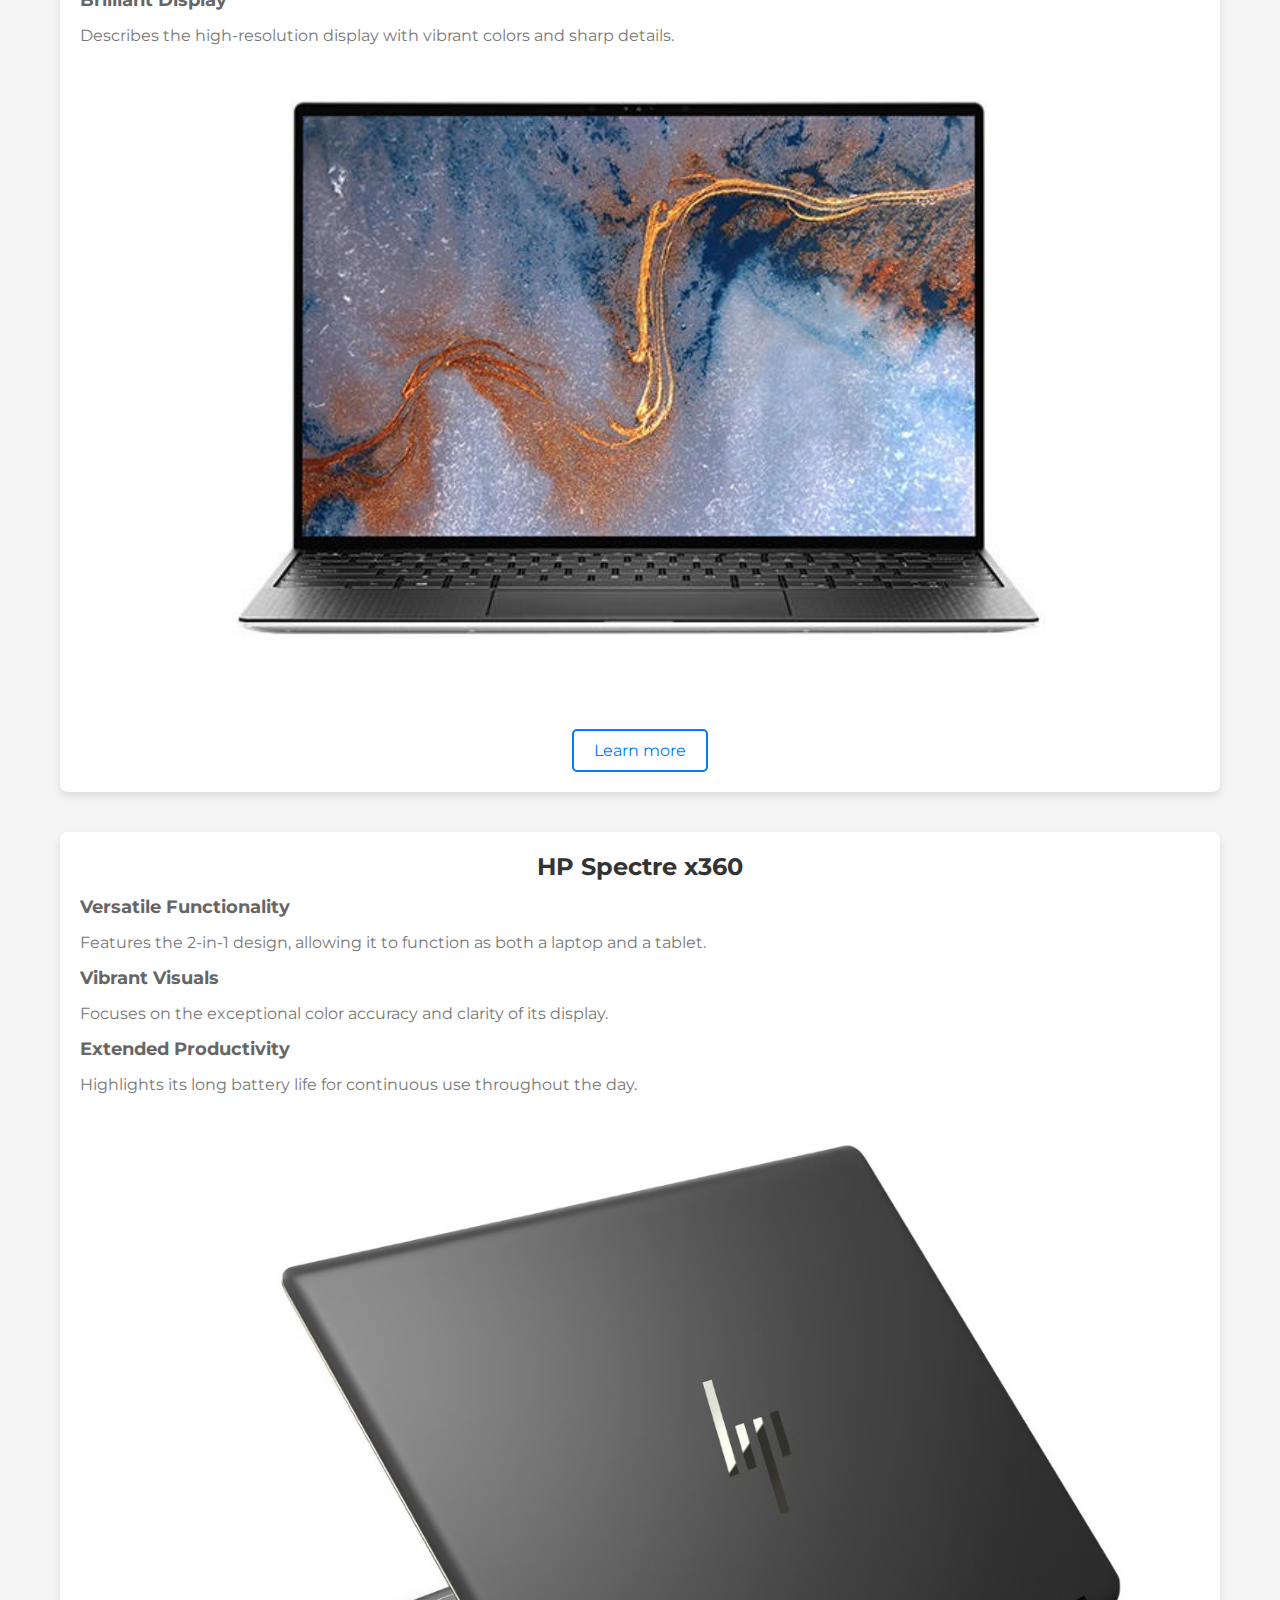
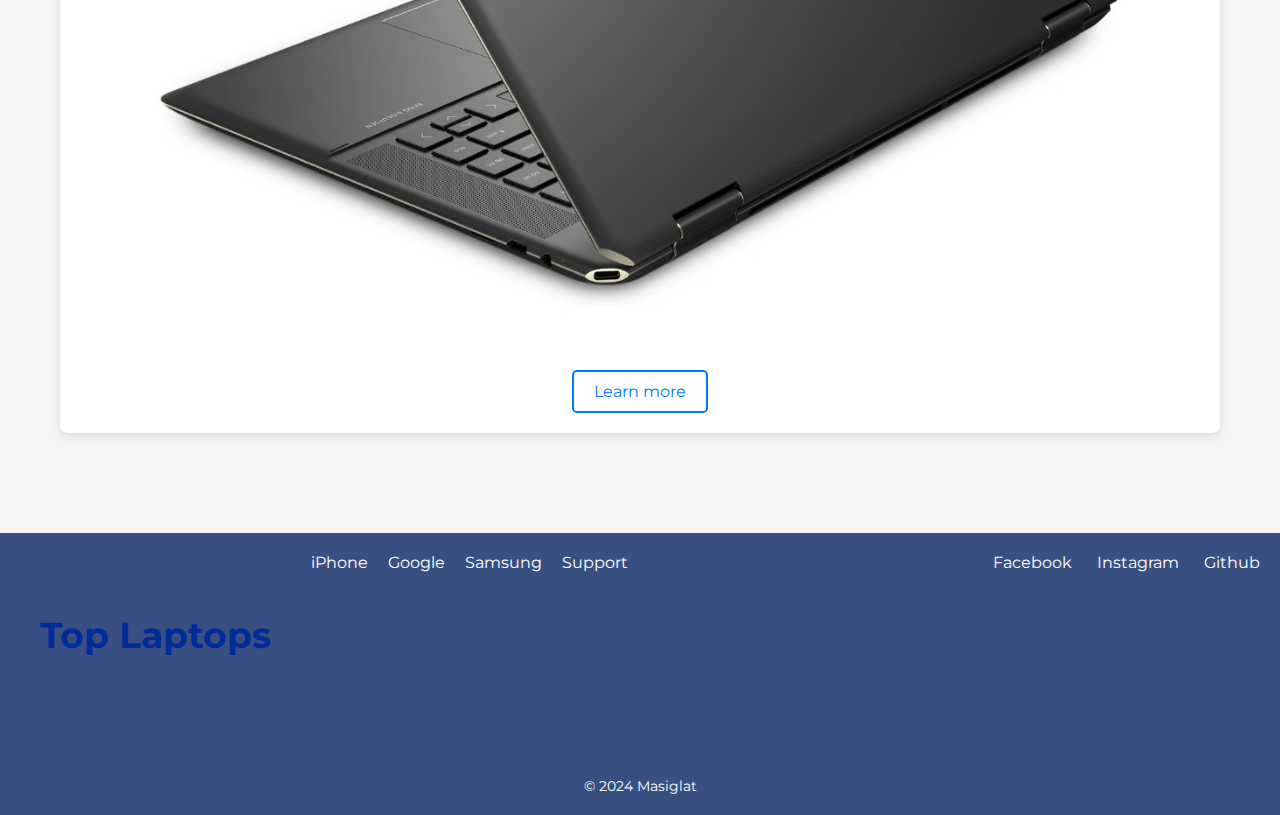
==== commit f91cb1eb: "UPDATE: CHANGE OVERALL LAYOUT OF FEATURE 1 AND CHANGE THE FEATURES FOR BOTH FEATURE 1 AND 2" ====
--- a/pages/page1/index.html
+++ b/pages/page1/index.html
@@ -6,7 +6,6 @@
     <title>Feature 1 - Top Laptops</title>
     <link rel="stylesheet" href="./assets/css/style.css">
     <link href="https://fonts.googleapis.com/css2?family=Montserrat:wght@100..900&display=swap" rel="stylesheet">
-    <link rel="stylesheet" href="https://cdnjs.cloudflare.com/ajax/libs/font-awesome/6.0.0/css/all.min.css">
 </head>
 <body>
     <header>
@@ -24,42 +23,43 @@
 
     <main class="feature-page">
         <section>
-            <h2>Top Laptops</h2>
+            <h2 class="center-text">Top Laptops</h2>
             <article class="feature1">
-                <h1>MacBook Pro 77</h1>
+                <h1 class="center-text">MacBook Pro 77</h1>
                 <h3>Cutting-Edge Performance</h3>
-                <p>Unleash superior power with the MacBook Pro 77, equipped with the latest Apple Silicon chip. Enjoy blazing-fast speeds, seamless multitasking, and exceptional processing capabilities tailored for demanding tasks and professional applications.</p>
+                <p>Emphasizes the power and speed due to the Apple Silicon chip.</p>
                 <h3>Stunning Display</h3>
-                <p>Immerse yourself in crystal-clear visuals with the MacBook Pro 77’s Retina display. With true-to-life colors and razor-sharp resolution, every image and video appears vibrant and detailed, enhancing both work and entertainment.</p>
+                <p>Focuses on the Retina display with true-to-life colors and sharp resolution.</p>
                 <h3>Extended Battery Life</h3>
-                <p>Stay productive throughout your day with the MacBook Pro 77’s long-lasting battery. Enjoy extended usage without interruptions, whether you're working on the go or streaming your favorite content.</p>
+                <p>Describes its long-lasting battery for continuous productivity.</p>
                 <img src="assets/img/mcbook.jpg" alt="MacBook Pro 77">
                 <div class="button-container">
                     <a class="learn-more-button" href="https://www.apple.com/macbook-pro-77/">Learn more</a>
                 </div>
             </article>
+    
             <article class="feature2">
-                <h1>Dell XPS 13</h1>
+                <h1 class="center-text">Dell XPS 13</h1>
                 <h3>Elegant Design</h3>
-                <p>Experience the Dell XPS 13’s sophisticated design with its virtually borderless InfinityEdge display and premium materials. The sleek, compact form factor offers both style and portability, making it a standout choice for professionals and on-the-go users.</p>
+                <p>Highlights the InfinityEdge display and premium materials, emphasizing portability and style.</p>
                 <h3>High-Performance Computing</h3>
-                <p>Benefit from top-tier performance with the Dell XPS 13’s powerful Intel® Core™ processors. Whether you're tackling complex tasks or running multiple applications, the high-speed performance ensures efficiency and responsiveness.</p>
+                <p>Points out the power of Intel® Core™ processors for smooth multitasking and efficiency.</p>
                 <h3>Brilliant Display</h3>
-                <p>Enjoy a stunning visual experience with the Dell XPS 13’s high-resolution display. The vivid colors, sharp details, and wide viewing angles make it ideal for both work and leisure, providing an immersive viewing experience.</p>
+                <p>Describes the high-resolution display with vibrant colors and sharp details.</p>
                 <img src="assets/img/Dell XPS 13.jpg" alt="Dell XPS 13">
                 <div class="button-container">
                     <a class="learn-more-button" href="https://www.dell.com/en-us/shop/dell-laptops/xps-13-laptop/spd/xps-13-9305-laptop">Learn more</a>
                 </div>
             </article>
-
+    
             <article class="feature3">
-                <h1>HP Spectre x360</h1>
+                <h1 class="center-text">HP Spectre x360</h1>
                 <h3>Versatile Functionality</h3>
-                <p>Adapt to any scenario with the HP Spectre x360’s 2-in-1 design. Transition seamlessly between laptop and tablet modes to suit various tasks, from productivity to entertainment, with a flexible and intuitive form factor.</p>
+                <p>Features the 2-in-1 design, allowing it to function as both a laptop and a tablet.</p>
                 <h3>Vibrant Visuals</h3>
-                <p>Delight in the HP Spectre x360’s vibrant display, which offers exceptional color accuracy and clarity. Whether you’re watching videos or editing photos, the high-resolution screen ensures every detail is vivid and true-to-life.</p>
+                <p>Focuses on the exceptional color accuracy and clarity of its display.</p>
                 <h3>Extended Productivity</h3>
-                <p>Enjoy uninterrupted use with the HP Spectre x360’s long-lasting battery life. Designed to keep up with your busy schedule, it ensures you have the power to stay productive and entertained throughout the day.</p>
+                <p>Highlights its long battery life for continuous use throughout the day.</p>
                 <img src="assets/img/HP Spectre x360.jpg" alt="HP Spectre x360">
                 <div class="button-container">
                     <a class="learn-more-button" href="https://www.hp.com/us-en/shop/mdp/laptops/spectre-x360-321201--1">Learn more</a>
@@ -71,16 +71,29 @@
     <footer class="footer">
         <div class="container">
             <div class="footer-content">
-                <ul class="footer-nav">
-                    <li><a href="https://www.kimstore.com/">Shop</a></li>
+                <ul class="footer-nav">                <head>
+                    <style>
+                        .center-text {
+                            text-align: center;
+                        }
+                    </style>
+                </head>
+                <body>
+                    <main class="feature-page">
+                        <section>
+                            <h2 class="center-text">Top Laptops</h2>
+                            <!-- Rest of the content -->
+                        </section>
+                    </main>
+                </body>
                     <li><a href="https://www.apple.com/ph/iphone/">iPhone</a></li>
                     <li><a href="https://store.google.com/us/?hl=en-US&regionRedirect=true/">Google</a></li>
-                    <li><a href="https://www.samsung.com/ph/offer/fold6-flip6/?cid=ph_pd_ppc_google-ads_f2h24_pre-order_MX-FLAGSHIP-Q6B6-SAMSUNGOMNIBUS-WARM-EXACT_search-text-ads_MX-FLAGSHIP-Q6B6-SAMSUNGOMNIBUS-WARM_none_pfm&utm_source=google-ads&utm_medium=search&utm_campaign=MX-FLAGSHIP-Q6B6-SAMSUNGOMNIBUS-WARM&utm_term=Hot-MX-FLAGSHIP-Q6B6-SAMSUNGOMNIBUS-WARM&utm_content=none&gad_source=1&gclid=Cj0KCQjwtZK1BhDuARIsAAy2Vztsr6pVii_kdb1_SG6HoLz-R2uSuNpc_crinw-UFfItr0ap_389LiYaAuPTEALw_wcB/">Samsung</a></li>
-                    <li><a href="https://encrypted-tbn0.gstatic.com/images?q=tbn:ANd9GcTBsLrRWH_39PHeG7jN5pVh8PjmXTw0OgIh6Q&s/">Support</a></li>
+                    <li><a href="https://www.samsung.com/ph/">Samsung</a></li>
+                    <li><a href="#">Support</a></li>
                 </ul>
                 <ul class="footer-social">
                     <li><a href="https://www.facebook.com/mikaellaann.masiglat/"><i class="fab fa-facebook"></i> Facebook</a></li>
-                    <li><a href="https://www.instagram.com/mikamasiglat//"><i class="fab fa-instagram"></i> Instagram</a></li>
+                    <li><a href="https://www.instagram.com/mikamasiglat/"><i class="fab fa-instagram"></i> Instagram</a></li>
                     <li><a href="https://github.com/MJmasiglat/"><i class="fab fa-github"></i> Github</a></li>
                 </ul>
             </div>
--- a/pages/page1/assets/css/style.css
+++ b/pages/page1/assets/css/style.css
@@ -1,370 +1,130 @@
+/* Reset */
 * {
-    font-family: 'Montserrat', sans-serif;
     margin: 0;
     padding: 0;
     box-sizing: border-box;
+    font-family: 'Montserrat', sans-serif;
 }
 
+/* Body */
 body {
-    color: #ffffff;
-    background: #000000;
+    background-color: #f5f5f5;
+    color: #333;
 }
 
-/* Header styles */
+/* Header */
 header {
     background-color: #002C9A;
-    padding: 40px;
-    text-align: center;
+    padding: 20px;
     position: sticky;
     top: 0;
     z-index: 1000;
+    text-align: center;
 }
 
 .landing-page {
-    background-color: transparent;
-    position: fixed;
-    top: 0;
-    width: 100%;
-    padding: 20px 50px;
     display: flex;
     justify-content: space-between;
     align-items: center;
-    z-index: 1000;
 }
 
 .landing-page .logo {
+    color: #fff;
     font-size: 28px;
     font-weight: bold;
-    color: #fff;
-    margin-left: -40px;
 }
 
 .landing-page nav {
     display: flex;
-    gap: 6px;
-    margin-left: -10px;
+    gap: 20px;
 }
 
 .landing-page nav a {
+    color: #fff;
     text-decoration: none;
-    font-weight: normal;
-    color: #fff;
     font-size: 18px;
-    position: relative;
-    padding: 5px 10px;
+    transition: color 0.3s ease;
 }
 
-.landing-page nav a.feature{
-    margin-left: -10px;
+.landing-page nav a:hover {
+    color: #ffcb05;
 }
 
-.landing-page a:hover {
-    color: #fff;
+/* Main Content */
+.feature-page {
+    max-width: 1200px;
+    margin: 40px auto;
+    padding: 20px;
 }
 
-.landing-page a::after {
-    content: '';
-    position: absolute;
-    width: 0;
-    height: 2px;
-    bottom: -5px;
-    left: 50%;
-    transform: translateX(-50%);
-    background: #a7a7a7;
-    transition: width 0.4s ease;
+.feature-page h2 {
+    text-align: center;
+    font-size: 36px;
+    margin-bottom: 40px;
+    color: #002C9A;
 }
 
-.landing-page a:hover::after {
-    width: 100%;
+article {
+    background-color: #ffffff;
+    padding: 20px;
+    margin-bottom: 40px;
+    border-radius: 8px;
+    box-shadow: 0 4px 8px rgba(0, 0, 0, 0.1);
 }
 
-.navbar a {
-    text-decoration: none;
+article h1 {
+    font-size: 24px;
     color: #333;
-    font-weight: bold;
-    margin: 0 10px;
-    transition: color 0.3s;
 }
 
-.navbar a:hover {
-    color: #a7a7a7;
+article h3 {
+    font-size: 18px;
+    color: #666;
+    margin: 15px 0;
 }
 
-h1 {
-    text-align: center;
-    margin-top: 20px;
-    text-shadow: 0 0 5px rgba(255, 255, 255, 0.8), /* White glow */
-                 0 0 10px rgba(255, 255, 255, 0.6), /* White glow */
-                 0 0 20px rgba(255, 255, 255, 0.4); /* White glow */
+article p {
+    font-size: 16px;
+    color: #777;
 }
 
-li {
-    list-style: none;
+article img {
+    width: 100%;
+    height: auto;
+    margin: 20px 0;
+    border-radius: 8px;
 }
 
-input[type="radio"] {
-    display: none;
-}
-
-.js-slider {
-    position: relative;
-    width: 80%;
-    height: 100vh;
-    margin: 0 auto;
-}
-
-.js-slider_item {
-    position: absolute;
-    left: 0;
-    top: 0;
-    width: 100%;
-    height: 100%;
-    padding: 1rem 3rem;
-    opacity: 0;
-    visibility: hidden;
-    transform-origin: right center;
-    transform: translate3d(0%, 0%, 0) rotateY(30deg) scaleX(0.95);
-    transition: all 1s ease, transform 1s cubic-bezier(0.43, 0.28, 0.51, 1);
-}
-
-#s-1:checked ~ .js-slider .js-slider_item.img-1,
-#s-2:checked ~ .js-slider .js-slider_item.img-2,
-#s-3:checked ~ .js-slider .js-slider_item.img-3 {
-    opacity: 1;
-    visibility: visible;
-    transform-origin: left center;
-    transform: translate3d(0, 0, 0) rotateY(0deg) scaleX(1);
-}
-
-.js-slider_img {
-    width: 100%;
-    height: 60%;
-    position: relative;
-    overflow: hidden;
-}
-
-.c-img-w-full {
-    position: absolute;
-    top: 50%;
-    left: 50%;
-    width: 100%;
-    height: auto;
-    transform: translate3d(-50%, -50%, 0);
-}
-
-.c-img-h-full {
-    position: absolute;
-    top: 50%;
-    left: 50%;
-    width: auto;
-    height: 100%;
-    transform: translate3d(-50%, -50%, 0);
-}
-
-figcaption {
-    display: block;
-}
-
-.wo-h3 {
-    margin-top: 6rem;
-    margin-bottom: 2rem;
-    padding-bottom: 2rem;
-    border-bottom: 1px solid #ffb711;
-    text-align: center; /* Add this line to center the text */
-}
-
-.c-label {
-    display: inline-block;
-    color: #eee;
-    line-height: 1;
-    padding: 0.5em 0.9em;
-    margin-right: 0.5em;
-    font-size: 1.4rem;
-    font-weight: bold;
-    font-size: 1.8em;
-}
-
-.view-sm {
-    display: none;
-}
+/* Button */
 .button-container {
     display: flex;
     justify-content: center;
     align-items: center;
-    margin-top: 10px; /* Adjust as needed */
+    margin-top: 10px;
 }
 
 .learn-more-button {
     display: inline-block;
     padding: 10px 20px;
-    background-color: #ffffff;
-    color: rgb(0, 0, 0);
+    background-color: transparent;
+    color: #007BFF;
     text-decoration: none;
-    border-radius: 5px;
-    transition: background-color 0.3s ease;
-}
-
-.learn-more-button:hover {
-    background-color: #ffffff;
-}
-.learn-more-button {
-    display: inline-block;
-    padding: 10px 20px;
-    margin-top: 10px;
-    background-color: transparent;
-    color: #ffffff;
-    text-decoration: none;
-    border: 2px solid #ffffff;
+    border: 2px solid #007BFF;
     border-radius: 5px;
     transition: background-color 0.3s ease, color 0.3s ease;
 }
 
 .learn-more-button:hover {
-    background-color: #000000;
+    background-color: #007BFF;
     color: white;
 }
 
-.button-container {
-    display: flex;
-    justify-content: center;
-    align-items: center;
-    gap: 10px; 
-    margin-top: 10px; 
-}
-
-.learn-more-button, .buy-now-button {
-    display: inline-block;
-    padding: 10px 20px;
-    margin-top: 10px;
-    background-color: transparent; 
-    color: #007BFF; 
-    text-decoration: none;
-    border: 2px solid #007BFF;
-    border-radius: 5px;
-    transition: background-color 0.3s ease, color 0.3s ease; 
-}
-
-.learn-more-button:hover, .buy-now-button:hover {
-    background-color: #007BFF; 
-    color: white; 
-}
-
-.js-slider_nav {
-    position: absolute;
-    left: 0;
-    top: 50%;
-    width: 100%;
-    transform: translate3d(0, -50%, 0);
-}
-
-.js-slider_nav_item.prev {
-    left: 0;
-}
-
-.js-slider_nav_item.next {
-    right: 0;
-    transform: rotateY(180deg);
-}
-
-.js-slider_nav_item {
-    position: absolute;
-    display: none;
-    width: 4rem;
-    height: 4rem;
-    border: 1px solid #ffb711;
-    border-radius: 50%;
-    cursor: pointer;
-    transition: 1s all cubic-bezier(0.075, 0.82, 0.165, 1);
-}
-
-.js-slider_nav_item:before {
-    content: "";
-    display: block;
-    position: absolute;
-    left: 1rem;
-    top: 55%;
-    width: 1rem;
-    height: 1px;
-    background-color: #ffb711;
-    transform-origin: left bottom;
-    transform: translate3d(0, -50%, 0) rotate(-45deg);
-    transition: 1s all cubic-bezier(0.075, 0.82, 0.165, 1);
-}
-
-.js-slider_nav_item:hover {
-    transform: translate3d(-30%, 0, 0);
-}
-
-.js-slider_nav_item.next:hover {
-    transform: rotateY(180deg) translate3d(-30%, 0, 0);
-}
-
-.js-slider_nav_item:hover:before {
-    transform: translate3d(0, -50%, 0) rotate(-30deg);
-}
-
-.js-slider_nav_item:after {
-    content: "";
-    position: absolute;
-    top: 55%;
-    left: 50%;
-    width: 2rem;
-    height: 1px;
-    background-color: #ffb711;
-    transform: translate3d(-50%, -50%, 0);
-}
-
-#s-1:checked ~ .js-slider .js-slider_nav .s-nav-1,
-#s-2:checked ~ .js-slider .js-slider_nav .s-nav-2,
-#s-3:checked ~ .js-slider .js-slider_nav .s-nav-3 {
-    display: block;
-}
-
-.js-slider_indicator {
-    position: absolute;
-    left: 0;
-    top: 63%;
-    width: 100%;
-    text-align: center;
-}
-
-.js-slider-indi {
-    position: relative;
-    display: inline-block;
-    padding: 2rem;
-    cursor: pointer;
-}
-
-.js-slider-indi:after {
-    content: "";
-    position: absolute;
-    top: 50%;
-    left: 50%;
-    width: 1rem;
-    height: 1rem;
-    border-radius: 1rem;
-    background: #ffb711;
-    transform: translate3d(-50%, -50%, 0);
-}
-
-.js-slider-indi:hover:after {
-    transform: translate3d(-50%, -50%, 0) scale(1.5);
-    transition: 1s all cubic-bezier(0.075, 0.82, 0.165, 1);
-}
-
-#s-1:checked ~ .js-slider .js-slider_indicator .indi-1:after,
-#s-2:checked ~ .js-slider .js-slider_indicator .indi-2:after,
-#s-3:checked ~ .js-slider .js-slider_indicator .indi-3:after {
-    transform: translate3d(-50%, -50%, 0) scale(2.5);
-}
-
-
-
-/* Footer styles */
+/* Footer */
 .footer {
     background-color: #3a4f81;
     color: #fff;
     padding: 20px;
+    text-align: center;
 }
 
 .footer-content {
@@ -375,19 +135,13 @@
 
 .footer-nav, .footer-social {
     list-style: none;
-    padding: 0;
     display: flex;
-    flex-wrap: wrap;
-}
-
-.footer-nav li, .footer-social li {
-    margin-right: 20px;
+    gap: 20px;
 }
 
 .footer-nav a, .footer-social a {
+    color: #fff;
     text-decoration: none;
-    color: #fff;
-    transition: color 0.3s;
 }
 
 .footer-nav a:hover, .footer-social a:hover {
@@ -398,25 +152,7 @@
     margin-right: 5px;
 }
 
-.footer-social a {
-    display: flex;
-    align-items: center;
+.copyright {
+    margin-top: 20px;
+    font-size: 14px;
 }
-
-.footer-social a:hover i {
-    color: #ffcb05;
-}
-
-.copyright {
-    text-align: center;
-    margin-top: 20px;
-}
-.wo-credit {
-    list-style-type: none; 
-    padding: 0; 
-    margin: 0; 
-    text-align: center; 
-    display: flex; 
-    flex-direction: column; 
-    align-items: center; 
-}